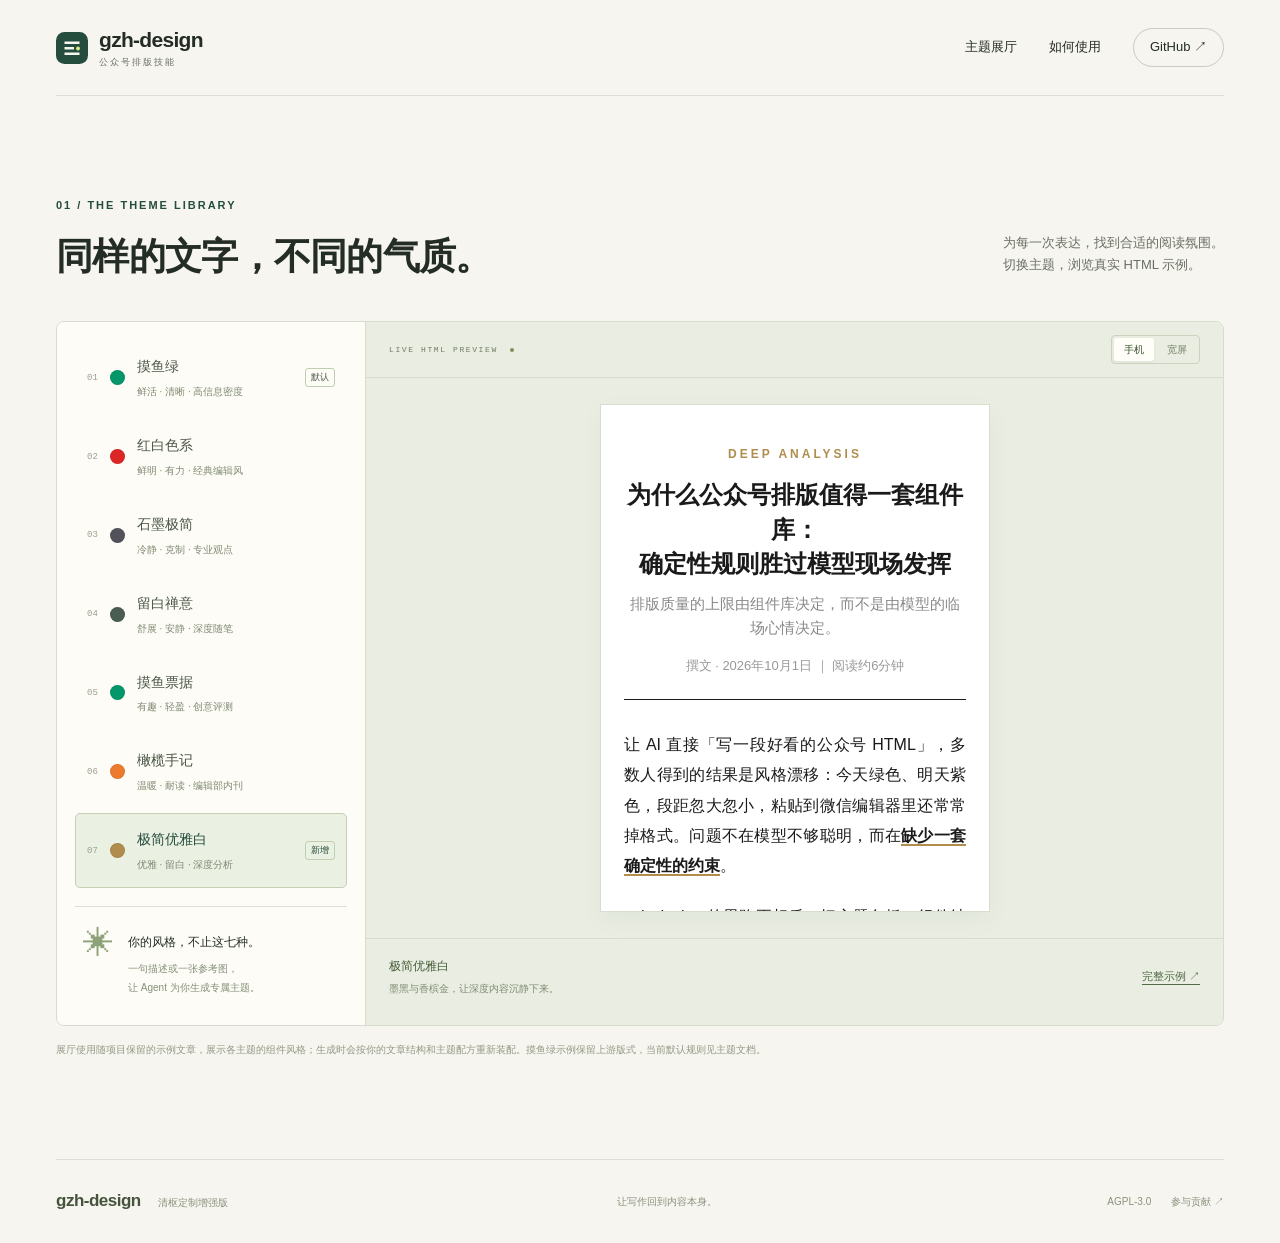
==== docs/gallery/index.html @ 8f1a002d "Publish Qingshu edition with editorial website and seven-theme gallery" ====
<!doctype html>
<html lang="zh-CN">
  <head>
    <meta charset="utf-8" />
    <meta name="viewport" content="width=device-width,initial-scale=1" />
    <meta
      name="description"
      content="gzh-design 清枢定制增强版：7 套公众号排版主题，让 AI Agent 将 Markdown 排成精致 HTML。在线预览主题，一行安装，开源可定制。"
    />
    <meta name="theme-color" content="#f6f5ef" />
    <meta property="og:title" content="gzh-design · 让好内容，有好排版。" />
    <meta
      property="og:description"
      content="给 AI Agent 的开源公众号排版技能。7 套主题、主题生成器与 HTML 校验。"
    />
    <meta property="og:type" content="website" />
    <title>gzh-design · 让好内容，有好排版。</title>
    <link rel="icon" href="../assets/brand.svg" type="image/svg+xml" />
    <link rel="stylesheet" href="../assets/site.css" />
    <script src="../assets/site.js" defer></script>
  </head>
  <body>
    <a class="skip-link" href="#main">跳到正文</a>
    <header class="site-header wrap">
      <a class="brand" href="../" aria-label="gzh-design 首页"
        ><img src="../assets/brand.svg" width="32" height="32" alt="" /><span
          >gzh-design<span class="brand-caption">公众号排版技能</span></span
        ></a
      >
      <nav aria-label="主导航">
        <a href="#themes">主题展厅</a><a href="../#workflow">如何使用</a
        ><a
          class="nav-github"
          href="https://github.com/mayanbiao1234/gzh-design"
          >GitHub ↗</a
        >
      </nav>
    </header>
    <main id="main">
      <section id="themes" class="section wrap">
        <div class="section-heading">
          <div>
            <p class="eyebrow">01 / THE THEME LIBRARY</p>
            <h2>同样的文字，不同的气质。</h2>
          </div>
          <p>
            为每一次表达，找到合适的阅读氛围。<br />切换主题，浏览真实 HTML
            示例。
          </p>
        </div>
        <div class="theme-explorer" data-gallery-base="./">
          <div class="theme-sidebar">
            <div class="theme-list" role="group" aria-label="选择排版主题">
              <button
                class="theme-option"
                type="button"
                data-theme="moyu-green"
                aria-pressed="false"
              >
                <span class="theme-number">01</span
                ><span class="theme-swatch" style="--swatch: #059669"></span
                ><span>摸鱼绿<small>鲜活 · 清晰 · 高信息密度</small></span
                ><span class="theme-badge">默认</span></button
              ><button
                class="theme-option"
                type="button"
                data-theme="red-white"
                aria-pressed="false"
              >
                <span class="theme-number">02</span
                ><span class="theme-swatch" style="--swatch: #dc2626"></span
                ><span
                  >红白色系<small>鲜明 · 有力 · 经典编辑风</small></span
                ></button
              ><button
                class="theme-option"
                type="button"
                data-theme="graphite-minimal"
                aria-pressed="false"
              >
                <span class="theme-number">03</span
                ><span class="theme-swatch" style="--swatch: #52525b"></span
                ><span
                  >石墨极简<small>冷静 · 克制 · 专业观点</small></span
                ></button
              ><button
                class="theme-option"
                type="button"
                data-theme="zen-whitespace"
                aria-pressed="false"
              >
                <span class="theme-number">04</span
                ><span class="theme-swatch" style="--swatch: #4a5d52"></span
                ><span
                  >留白禅意<small>舒展 · 安静 · 深度随笔</small></span
                ></button
              ><button
                class="theme-option"
                type="button"
                data-theme="moyu-ticket"
                aria-pressed="false"
              >
                <span class="theme-number">05</span
                ><span class="theme-swatch" style="--swatch: #059669"></span
                ><span
                  >摸鱼票据<small>有趣 · 轻盈 · 创意评测</small></span
                ></button
              ><button
                class="theme-option"
                type="button"
                data-theme="olive-journal"
                aria-pressed="false"
              >
                <span class="theme-number">06</span
                ><span class="theme-swatch" style="--swatch: #ed7b2f"></span
                ><span
                  >橄榄手记<small>温暖 · 耐读 · 编辑部内刊</small></span
                ></button
              ><button
                class="theme-option"
                type="button"
                data-theme="elegant-white"
                aria-pressed="true"
              >
                <span class="theme-number">07</span
                ><span class="theme-swatch" style="--swatch: #b08d4c"></span
                ><span>极简优雅白<small>优雅 · 留白 · 深度分析</small></span
                ><span class="theme-badge">新增</span>
              </button>
            </div>
            <div class="theme-custom">
              <span aria-hidden="true">✳</span>
              <div>
                <b>你的风格，不止这七种。</b>
                <p>一句描述或一张参考图，<br />让 Agent 为你生成专属主题。</p>
              </div>
            </div>
          </div>
          <div class="theme-stage">
            <div class="preview-toolbar">
              <span class="mono"
                >LIVE HTML PREVIEW <span class="preview-dot"></span
              ></span>
              <div class="viewport-switch" role="group" aria-label="预览宽度">
                <button type="button" data-width="mobile" aria-pressed="true">
                  手机</button
                ><button type="button" data-width="wide" aria-pressed="false">
                  宽屏
                </button>
              </div>
            </div>
            <div class="preview-canvas">
              <div class="preview-frame">
                <iframe
                  id="theme-preview"
                  src="./elegant-white.html"
                  title="极简优雅白主题排版示例"
                  loading="lazy"
                  sandbox="allow-same-origin"
                ></iframe>
              </div>
            </div>
            <div class="preview-footer">
              <div>
                <b id="preview-name">极简优雅白</b
                ><span id="preview-description"
                  >墨黑与香槟金，让深度内容沉静下来。</span
                >
              </div>
              <a
                id="preview-link"
                href="./elegant-white.html"
                target="_blank"
                rel="noopener"
                >完整示例 ↗</a
              >
            </div>
            <p
              class="sr-only"
              id="preview-status"
              role="status"
              aria-live="polite"
            ></p>
          </div>
        </div>
        <p class="section-note">
          展厅使用随项目保留的示例文章，展示各主题的组件风格；生成时会按你的文章结构和主题配方重新装配。摸鱼绿示例保留上游版式，当前默认规则见主题文档。
        </p>
        <noscript
          ><p>
            启用 JavaScript 可切换预览。也可直接浏览：<a
              href="./moyu-green.html"
              >摸鱼绿</a
            >
            · <a href="./red-white.html">红白色系</a> ·
            <a href="./graphite-minimal.html">石墨极简</a> ·
            <a href="./zen-whitespace.html">留白禅意</a> ·
            <a href="./moyu-ticket.html">摸鱼票据</a> ·
            <a href="./olive-journal.html">橄榄手记</a> ·
            <a href="./elegant-white.html">极简优雅白</a>
          </p></noscript
        >
      </section>
    </main>
    <footer class="site-footer wrap">
      <span
        ><b>gzh-design</b>
        <span class="footer-caption">清枢定制增强版</span></span
      ><span>让写作回到内容本身。</span>
      <div>
        <a href="https://github.com/mayanbiao1234/gzh-design/blob/main/LICENSE"
          >AGPL-3.0</a
        ><a
          href="https://github.com/mayanbiao1234/gzh-design/blob/main/CONTRIBUTING.md"
          >参与贡献 ↗</a
        >
      </div>
    </footer>
  </body>
</html>
---- docs/assets/site.css ----
/* gzh-design · Qingshu edition · AGPL-3.0 */
:root {
  --paper: #f6f5ef;
  --ink: #242c26;
  --green: #254d3e;
  --muted: #696f64;
  --line: #dddfd4;
  --lime: #d9eea6;
  --serif:
    "Noto Serif CJK SC", "Source Han Serif SC", "Songti SC", "STSong", "SimSun",
    serif;
  --sans:
    Inter, -apple-system, BlinkMacSystemFont, "Segoe UI", "PingFang SC",
    "Microsoft YaHei", sans-serif;
}
* {
  box-sizing: border-box;
}
html {
  scroll-behavior: smooth;
  scroll-padding-top: 35px;
}
body {
  margin: 0;
  background: var(--paper);
  color: var(--ink);
  font: 15px/1.7 var(--sans);
  -webkit-font-smoothing: antialiased;
}
button {
  font: inherit;
  cursor: pointer;
}
a {
  color: inherit;
}
a:focus-visible,
button:focus-visible {
  outline: 3px solid #ad7831;
  outline-offset: 5px;
}
::selection {
  background: var(--lime);
  color: var(--green);
}
.wrap {
  width: calc(100% - 112px);
  max-width: 1280px;
  margin-inline: auto;
}
.mono {
  font-family: Consolas, "SFMono-Regular", monospace;
  font-size: 10px;
  letter-spacing: 1.6px;
}
.eyebrow {
  font-size: 11px;
  font-weight: 600;
  letter-spacing: 2px;
  color: var(--green);
  display: flex;
  align-items: center;
  gap: 10px;
  margin: 0 0 24px;
}
.eyebrow-line {
  width: 23px;
  height: 1px;
  background: #a9afa0;
}
.status-dot {
  width: 6px;
  height: 6px;
  background: #79935a;
  border-radius: 50%;
}
.site-header {
  height: 96px;
  display: flex;
  align-items: center;
  justify-content: space-between;
  border-bottom: 1px solid var(--line);
}
.brand {
  display: flex;
  gap: 11px;
  align-items: center;
  text-decoration: none;
  font-size: 21px;
  font-weight: 650;
  letter-spacing: -0.7px;
  line-height: 1.25;
}
.brand-caption {
  display: block;
  font-size: 9px;
  font-weight: 400;
  letter-spacing: 2px;
  margin-top: 4px;
  color: var(--muted);
}
nav {
  display: flex;
  align-items: center;
  gap: 32px;
  font-size: 13px;
}
nav a {
  text-decoration: none;
}
nav a:hover {
  color: #578157;
}
.nav-github {
  border: 1px solid #c6ccbf;
  border-radius: 25px;
  padding: 7px 16px;
}
.hero {
  display: grid;
  grid-template-columns: 1.05fr 1fr;
  align-items: center;
  min-height: 650px;
  padding-top: 62px;
  padding-bottom: 64px;
  gap: 40px;
}
.hero-copy {
  padding: 15px 0;
}
.hero h1 {
  position: relative;
  font: 600 clamp(48px, 5.6vw, 82px)/1.28 var(--serif);
  letter-spacing: -2.5px;
  margin: 0 0 25px;
  white-space: nowrap;
}
.hero h1 > span {
  color: var(--green);
}
.hero h1 i {
  font: normal 43px var(--sans);
  color: #8a9a70;
  position: absolute;
  margin-left: 12px;
  margin-top: 47px;
}
.hero-description {
  font-size: 16px;
  line-height: 1.95;
  color: var(--muted);
  margin: 0;
}
.hero-actions {
  display: flex;
  align-items: center;
  gap: 26px;
  margin-top: 31px;
}
.button {
  display: inline-flex;
  align-items: center;
  justify-content: center;
  gap: 30px;
  border-radius: 5px;
  text-decoration: none;
  padding: 13px 21px;
  font-size: 13px;
  font-weight: 500;
  transition:
    background 0.2s,
    transform 0.2s;
}
.button:hover {
  transform: translateY(-2px);
}
.button-dark {
  background: var(--green);
  color: white;
}
.button-dark:hover {
  background: #37634e;
}
.button-outline {
  border: 1px solid #b6c1af;
}
.text-link {
  font-size: 13px;
  text-underline-offset: 6px;
  text-decoration-thickness: 1px;
}
.text-link:hover {
  color: #5b734b;
}
.hero-footnote {
  font-size: 11px;
  color: #767e6d;
  margin-top: 28px;
}
.hero-footnote span {
  margin: 0 8px;
  color: #abb29e;
}
.hero-art {
  position: relative;
  min-height: 520px;
  display: flex;
  justify-content: center;
  align-items: center;
  padding: 28px 32px;
}
.art-label {
  position: absolute;
  top: 0;
  left: 37px;
  color: #848a7c;
  font-size: 8px;
  letter-spacing: 2px;
}
.paper-back {
  position: absolute;
  width: 78%;
  height: 85%;
  background: #e4e8dc;
  border: 1px solid #d1d8c7;
  transform: rotate(7deg);
  border-radius: 5px;
}
.hero-paper {
  position: relative;
  width: 100%;
  max-width: 357px;
  padding: 30px 30px 20px;
  background: #fffefa;
  border: 1px solid #dcdfd2;
  box-shadow: 0 24px 40px -30px #343f334a;
  transform: rotate(-4deg);
  border-radius: 4px;
}
.paper-masthead {
  display: flex;
  justify-content: space-between;
  font:
    7px/1.5 Consolas,
    monospace;
  letter-spacing: 1.5px;
  color: #63765d;
  border-bottom: 2px solid var(--green);
  padding-bottom: 11px;
}
.paper-category {
  font-size: 8px;
  letter-spacing: 1.5px;
  color: #617b52;
  margin: 25px 0 13px;
}
.hero-paper h2 {
  font: 600 27px/1.5 var(--serif);
  letter-spacing: 0.2px;
  margin: 0 0 12px;
}
.paper-deck {
  font-size: 9px;
  color: #93998b;
}
.paper-divider {
  height: 1px;
  background: #e1e4d8;
  margin: 20px 0;
}
.hero-paper h3 {
  font-size: 12px;
  font-weight: 600;
  margin: 0 0 12px;
}
.hero-paper h3 span {
  font:
    italic 18px Georgia,
    serif;
  color: #61834a;
  margin-right: 8px;
}
.paper-body {
  font-size: 10px;
  color: #7b8274;
  line-height: 2.05;
  margin: 0;
}
.hero-paper blockquote {
  padding: 14px 16px;
  background: #eef3e7;
  border-left: 2px solid #799a59;
  margin: 18px 0;
  font: 12px/1.8 var(--serif);
  color: #577249;
}
.paper-bottom {
  display: flex;
  justify-content: space-between;
  color: #95a187;
  font:
    7px Consolas,
    monospace;
  letter-spacing: 1.2px;
}
.art-note {
  position: absolute;
  right: 0;
  bottom: 73px;
  padding: 12px 17px;
  transform: rotate(5deg);
  background: var(--lime);
  color: #455d37;
  font: 14px var(--serif);
  box-shadow: 0 5px 20px #253e2410;
}
.art-note span {
  margin-right: 7px;
}
.art-caption {
  position: absolute;
  bottom: 0;
  color: #89917f;
  font-size: 8px;
}
.compatibility {
  display: flex;
  justify-content: space-between;
  align-items: center;
  border-top: 1px solid var(--line);
  border-bottom: 1px solid var(--line);
  padding-block: 21px;
  gap: 20px;
  color: var(--muted);
  font-size: 11px;
}
.compatibility p {
  font-size: 14px;
  color: #4c5548;
  margin: 0;
}
.compatibility i {
  font-style: normal;
  color: #adb59f;
  margin: 0 13px;
}
.compatibility .mono {
  font-size: 8px;
}
.section {
  padding-block: 100px;
}
.section-heading {
  display: flex;
  justify-content: space-between;
  align-items: flex-end;
  gap: 40px;
  margin-bottom: 38px;
}
.section h2,
.open-source h2 {
  font: 600 37px/1.45 var(--serif);
  letter-spacing: -0.7px;
  margin: 0;
}
.section-heading .eyebrow {
  margin-bottom: 15px;
}
.section-heading > p {
  color: var(--muted);
  font-size: 13px;
  margin: 0 0 7px;
}
.theme-explorer {
  display: grid;
  grid-template-columns: 308px minmax(0, 1fr);
  border: 1px solid #d7dccf;
  border-radius: 8px;
  overflow: hidden;
  background: #fafaf5;
}
.theme-sidebar {
  padding: 18px;
  background: #fdfcf7;
  display: flex;
  flex-direction: column;
  gap: 18px;
}
.theme-list {
  display: grid;
  gap: 4px;
}
.theme-option {
  display: flex;
  align-items: center;
  gap: 12px;
  text-align: left;
  width: 100%;
  border: 1px solid transparent;
  background: transparent;
  border-radius: 5px;
  padding: 14px 11px;
  min-height: 69px;
  font-size: 14px;
  color: #4a5545;
  transition: background 0.2s;
}
.theme-option:hover {
  background: #f1f3eb;
}
.theme-option[aria-pressed="true"] {
  background: #eaf0e2;
  border-color: #c4cfb5;
  color: var(--green);
}
.theme-number {
  font:
    9px Consolas,
    monospace;
  color: #9ba08e;
}
.theme-swatch {
  width: 15px;
  height: 15px;
  flex-shrink: 0;
  border-radius: 50%;
  background: var(--swatch);
  box-shadow: inset 0 0 0 1px #00000012;
}
.theme-option small {
  display: block;
  font-size: 10px;
  margin-top: 4px;
  font-weight: 400;
  color: #808a73;
}
.theme-badge {
  font-size: 9px;
  border: 1px solid #bfcdb0;
  padding: 1px 5px;
  border-radius: 3px;
  margin-left: auto;
  white-space: nowrap;
}
.theme-custom {
  margin-top: auto;
  border-top: 1px solid var(--line);
  padding: 21px 8px 10px;
  display: flex;
  gap: 14px;
}
.theme-custom > span {
  font-size: 31px;
  line-height: 1;
  color: #8da278;
}
.theme-custom b {
  font-size: 12px;
  font-weight: 500;
}
.theme-custom p {
  font-size: 10px;
  line-height: 1.9;
  color: #859077;
  margin: 6px 0 0;
}
.theme-stage {
  border-left: 1px solid #d7dccf;
  min-width: 0;
  background: #e9ede2;
}
.preview-toolbar {
  height: 56px;
  display: flex;
  align-items: center;
  justify-content: space-between;
  padding: 0 23px;
  border-bottom: 1px solid #d7dccf;
}
.preview-toolbar > .mono {
  font-size: 8px;
  color: #6f7c63;
}
.preview-dot {
  display: inline-block;
  width: 4px;
  height: 4px;
  border-radius: 50%;
  background: #79935a;
  margin-left: 6px;
}
.viewport-switch {
  display: flex;
  border: 1px solid #cbd3be;
  border-radius: 4px;
  padding: 2px;
  gap: 3px;
}
.viewport-switch button {
  background: transparent;
  border: 0;
  border-radius: 3px;
  padding: 3px 10px;
  font-size: 10px;
  color: #748066;
}
.viewport-switch button[aria-pressed="true"] {
  background: #fffef9;
  color: #344d2b;
  box-shadow: 0 1px 3px #253e2410;
}
.preview-canvas {
  padding: 26px 24px;
  display: flex;
  justify-content: center;
}
.preview-frame {
  width: 390px;
  max-width: 100%;
  background: white;
  border: 1px solid #d8ddcf;
  box-shadow: 0 8px 25px #2632250a;
  transition: width 0.25s;
}
.preview-frame.wide {
  width: 677px;
}
.preview-frame iframe {
  display: block;
  width: 100%;
  height: 506px;
  border: 0;
  background: white;
}
.preview-footer {
  border-top: 1px solid #d7dccf;
  display: flex;
  align-items: center;
  justify-content: space-between;
  gap: 20px;
  padding: 17px 23px;
  font-size: 11px;
}
.preview-footer b {
  display: block;
  font-size: 12px;
  font-weight: 500;
  color: #445c36;
}
.preview-footer div > span {
  display: block;
  color: #7f8b71;
  font-size: 10px;
  margin-top: 3px;
}
.preview-footer a {
  white-space: nowrap;
  color: #526a45;
  text-underline-offset: 4px;
}
.section-note {
  font-size: 10px;
  color: #929985;
  max-width: 850px;
  margin: 14px 0 0;
  line-height: 1.9;
}
.workflow-band {
  background: #eeefe7;
  border-top: 1px solid #dde1d2;
  border-bottom: 1px solid #dde1d2;
}
.workflow-grid {
  display: grid;
  grid-template-columns: repeat(3, 1fr);
  margin-top: 53px;
}
.workflow-grid article {
  border-top: 1px solid #c9d0bd;
  padding: 25px 35px 0 0;
}
.workflow-grid article + article {
  padding-left: 35px;
  border-left: 1px solid #d6dccb;
}
.step-number {
  font:
    italic 35px Georgia,
    serif;
  color: #96a487;
}
.workflow-grid h3 {
  font-size: 17px;
  font-weight: 500;
  margin: 20px 0 10px;
}
.workflow-grid p {
  font-size: 12px;
  line-height: 1.95;
  color: #77836b;
  max-width: 285px;
}
.step-label {
  font-size: 8px;
  color: #92a080;
  display: block;
  margin-top: 29px;
}
.enhancements {
  display: grid;
  grid-template-columns: 0.85fr 1fr;
  gap: 80px;
}
.enhancement-intro {
  font-size: 13px;
  color: var(--muted);
  margin: 24px 0;
}
.enhancement-list article {
  display: flex;
  gap: 22px;
  padding: 22px 0;
  border-top: 1px solid var(--line);
}
.enhancement-list article:first-child {
  padding-top: 0;
  border-top: 0;
}
.enhancement-list article > span {
  font:
    11px Consolas,
    monospace;
  color: #8e9a82;
  padding-top: 5px;
}
.enhancement-list h3 {
  font-size: 17px;
  font-weight: 500;
  margin: 0 0 8px;
}
.enhancement-list p {
  color: var(--muted);
  font-size: 12px;
  line-height: 1.95;
  margin: 0;
}
.install-section {
  padding-bottom: 30px;
}
.install-panel {
  display: grid;
  grid-template-columns: 0.9fr 1.15fr;
  gap: 50px;
  background: var(--green);
  color: #f3f6e7;
  border-radius: 8px;
  padding: 53px 49px;
}
.install-panel .eyebrow {
  color: #b7cd97;
  font-size: 8px;
  line-height: 2;
}
.install-panel h2 {
  font: 500 43px/1.4 var(--serif);
  margin: 0 0 20px;
  letter-spacing: -0.6px;
}
.install-panel > div > p:last-child {
  font-size: 12px;
  color: #b6c9a9;
}
.install-right {
  align-self: center;
  min-width: 0;
}
.terminal-header {
  display: flex;
  justify-content: space-between;
  color: #b7cd97;
  font-size: 9px;
  margin-bottom: 11px;
}
.terminal-header .mono {
  font-size: 9px;
}
.install-command {
  display: flex;
  align-items: center;
  gap: 15px;
  justify-content: space-between;
  background: #1b3d30;
  border: 1px solid #557252;
  border-radius: 4px;
  padding: 17px 14px;
}
.install-command code {
  font:
    12px/1.8 Consolas,
    monospace;
  overflow-wrap: anywhere;
  color: #e2ebd1;
}
.copy-button {
  font-size: 10px;
  white-space: nowrap;
  background: #365842;
  color: #d5e7c1;
  border: 1px solid #667f59;
  border-radius: 3px;
  padding: 6px 9px;
}
.copy-button:hover,
.copy-prompt:hover {
  color: white;
}
.install-help {
  font-size: 10px;
  color: #9ab18f;
  line-height: 1.8;
  margin: 10px 0 28px;
}
.copy-prompt {
  font-size: 9px;
  background: transparent;
  border: 0;
  color: #b7cd97;
  padding: 0;
}
.example-prompt {
  font-size: 12px;
  line-height: 1.9;
  color: #d7e5c9;
  margin: 0;
  padding-left: 13px;
  border-left: 1px solid #7b9968;
}
.copy-status {
  min-height: 16px !important;
  font-size: 10px !important;
  margin: 8px 0 0 !important;
  color: #d9eea6 !important;
}
.open-source {
  display: flex;
  align-items: center;
  gap: 28px;
  padding-block: 65px;
}
.open-symbol {
  font:
    50px Georgia,
    serif;
  color: #869b71;
}
.open-source h2 {
  font-size: 23px;
}
.open-source p {
  font-size: 11px;
  color: #8a927e;
  line-height: 1.95;
  margin-bottom: 0;
}
.open-source p a {
  text-underline-offset: 3px;
}
.open-source > .button {
  margin-left: auto;
  white-space: nowrap;
  font-size: 11px;
}
.site-footer {
  display: flex;
  align-items: center;
  justify-content: space-between;
  gap: 20px;
  padding-block: 27px;
  border-top: 1px solid var(--line);
  font-size: 10px;
  color: #8a927e;
}
.site-footer b {
  font-size: 17px;
  letter-spacing: -0.5px;
  color: #46543d;
}
.footer-caption {
  margin-left: 14px;
}
.site-footer div {
  display: flex;
  gap: 20px;
}
.site-footer a {
  text-decoration: none;
}
.skip-link {
  position: fixed;
  top: -60px;
  left: 20px;
  z-index: 20;
  background: white;
  padding: 10px 20px;
}
.skip-link:focus {
  top: 10px;
}
.sr-only {
  position: absolute;
  width: 1px;
  height: 1px;
  padding: 0;
  margin: -1px;
  overflow: hidden;
  clip: rect(0, 0, 0, 0);
  white-space: nowrap;
  border: 0;
}
@media (min-width: 1500px) {
  .hero {
    min-height: 710px;
  }
  .hero-art {
    min-height: 540px;
  }
  .hero-paper {
    max-width: 377px;
    padding: 34px;
  }
  .hero h1 {
    font-size: 84px;
  }
}
@media (max-width: 1100px) {
  .wrap {
    width: calc(100% - 64px);
  }
  .hero {
    gap: 20px;
    min-height: 610px;
  }
  .hero h1 {
    font-size: 60px;
  }
  .hero h1 i {
    font-size: 30px;
    margin-top: 36px;
  }
  .hero-art {
    padding-inline: 20px;
    min-height: 490px;
  }
  .hero-paper {
    padding: 25px;
    max-width: 330px;
  }
  .hero-paper h2 {
    font-size: 24px;
  }
  .hero-actions {
    gap: 19px;
  }
  .hero-actions .button {
    gap: 15px;
  }
  .compatibility .mono {
    display: none;
  }
  .theme-explorer {
    grid-template-columns: 276px minmax(0, 1fr);
  }
  .theme-sidebar {
    padding: 12px;
  }
  .theme-option {
    gap: 9px;
    padding-inline: 8px;
  }
  .install-panel {
    padding: 40px 32px;
    gap: 30px;
  }
  .install-command {
    flex-wrap: wrap;
  }
  .enhancements {
    gap: 60px;
  }
}
@media (max-width: 760px) {
  .wrap {
    width: calc(100% - 40px);
  }
  .site-header {
    height: 78px;
  }
  .brand {
    font-size: 19px;
  }
  .brand img {
    width: 29px;
    height: 29px;
  }
  .brand-caption {
    font-size: 8px;
  }
  nav {
    gap: 14px;
    font-size: 11px;
  }
  nav a:nth-child(2) {
    display: none;
  }
  .nav-github {
    padding: 5px 10px;
  }
  .hero {
    grid-template-columns: 1fr;
    padding-top: 49px;
    padding-bottom: 40px;
    gap: 24px;
  }
  .eyebrow {
    font-size: 9px;
    letter-spacing: 1px;
    gap: 7px;
  }
  .hero h1 {
    font-size: clamp(45px, 10vw, 65px);
    line-height: 1.34;
    letter-spacing: -2px;
    margin-bottom: 22px;
    display: inline-block;
  }
  .hero h1 i {
    font-size: 31px;
    margin-top: 39px;
    margin-left: 5px;
  }
  .hero-description {
    font-size: 14px;
    line-height: 2;
  }
  .hero-actions {
    margin-top: 25px;
    gap: 25px;
  }
  .hero-footnote {
    font-size: 10px;
    margin-top: 23px;
  }
  .hero-footnote span {
    margin: 0 3px;
  }
  .hero-art {
    min-height: 493px;
    margin: 0 auto;
    width: 100%;
    max-width: 400px;
    padding: 32px;
  }
  .hero-paper {
    max-width: 319px;
  }
  .paper-back {
    width: 75%;
    height: 82%;
  }
  .art-label {
    left: 26px;
    font-size: 7px;
  }
  .art-note {
    right: -2px;
    bottom: 68px;
    font-size: 12px;
    padding: 12px;
  }
  .hero-copy {
    padding-top: 0;
  }
  .hero-actions .button {
    font-size: 12px;
    padding: 12px 17px;
  }
  .text-link {
    font-size: 12px;
  }
  .compatibility {
    align-items: flex-start;
    flex-direction: column;
    gap: 9px;
    padding-block: 20px;
  }
  .compatibility p {
    font-size: 12px;
    line-height: 2;
  }
  .compatibility i {
    margin: 0 7px;
  }
  .compatibility > span {
    font-size: 10px;
  }
  .section {
    padding-block: 65px;
  }
  .section-heading {
    display: block;
    margin-bottom: 25px;
  }
  .section h2 {
    font-size: 30px;
  }
  .section-heading > p {
    font-size: 12px;
    line-height: 1.9;
    margin-top: 18px;
  }
  .theme-explorer {
    grid-template-columns: 1fr;
  }
  .theme-sidebar {
    padding: 12px;
  }
  .theme-list {
    grid-template-columns: repeat(2, minmax(0, 1fr));
    gap: 5px;
  }
  .theme-option {
    padding: 10px 8px;
    min-height: 61px;
    font-size: 11px;
    gap: 7px;
  }
  .theme-option small {
    font-size: 8px;
    letter-spacing: -0.3px;
  }
  .theme-number {
    display: none;
  }
  .theme-swatch {
    width: 11px;
    height: 11px;
  }
  .theme-badge {
    font-size: 8px;
    padding: 1px 4px;
  }
  .theme-option:last-child {
    grid-column: 1/-1;
  }
  .theme-custom {
    display: none;
  }
  .theme-stage {
    border-left: 0;
    border-top: 1px solid #d7dccf;
  }
  .preview-toolbar {
    padding: 0 14px;
    height: 49px;
  }
  .preview-canvas {
    padding: 18px 12px;
  }
  .preview-frame iframe {
    height: 480px;
  }
  .preview-footer {
    padding: 13px;
    gap: 9px;
  }
  .preview-footer div > span {
    font-size: 9px;
    max-width: 215px;
  }
  .preview-footer a {
    font-size: 10px;
  }
  .workflow-grid {
    grid-template-columns: 1fr;
    margin-top: 33px;
  }
  .workflow-grid article {
    padding: 23px 0;
    display: grid;
    grid-template-columns: 46px 1fr;
    column-gap: 16px;
  }
  .workflow-grid article + article {
    padding: 23px 0;
    border-left: 0;
  }
  .step-number {
    grid-row: 1/4;
    font-size: 30px;
  }
  .workflow-grid h3 {
    margin: 2px 0 6px;
    font-size: 16px;
  }
  .workflow-grid p {
    margin: 0;
    max-width: none;
  }
  .step-label {
    margin-top: 14px;
  }
  .enhancements {
    grid-template-columns: 1fr;
    gap: 38px;
  }
  .enhancement-intro {
    margin: 18px 0;
  }
  .enhancement-list h3 {
    font-size: 16px;
  }
  .install-panel {
    grid-template-columns: 1fr;
    padding: 33px 25px;
    gap: 24px;
  }
  .install-panel h2 {
    font-size: 36px;
  }
  .install-panel .eyebrow {
    font-size: 7px;
    letter-spacing: 0.8px;
  }
  .install-command code {
    font-size: 11px;
  }
  .install-command {
    padding: 12px;
    gap: 10px;
  }
  .open-source {
    flex-wrap: wrap;
    padding-block: 35px 44px;
    gap: 16px;
  }
  .open-symbol {
    display: none;
  }
  .open-source h2 {
    font-size: 22px;
  }
  .open-source p {
    font-size: 10px;
  }
  .open-source > .button {
    margin: 3px 0 0;
    font-size: 11px;
  }
  .site-footer {
    flex-wrap: wrap;
    gap: 13px;
    font-size: 9px;
  }
  .site-footer > span:nth-child(2) {
    display: none;
  }
  .site-footer b {
    font-size: 15px;
  }
  .footer-caption {
    margin-left: 9px;
  }
  .site-footer div {
    gap: 14px;
  }
}
@media (max-width: 380px) {
  .hero h1 {
    font-size: 44px;
  }
  .hero h1 i {
    font-size: 25px;
    margin-left: 0;
  }
  .wrap {
    width: calc(100% - 32px);
  }
  nav {
    gap: 10px;
  }
  .brand-caption {
    letter-spacing: 1px;
  }
  .hero-actions {
    gap: 17px;
  }
  .hero-art {
    padding-inline: 21px;
  }
  .theme-option {
    gap: 5px;
  }
  .theme-option small {
    font-size: 7px;
  }
}
@media (prefers-reduced-motion: reduce) {
  html {
    scroll-behavior: auto;
  }
  *,
  *::before,
  *::after {
    transition: none !important;
    animation: none !important;
  }
}
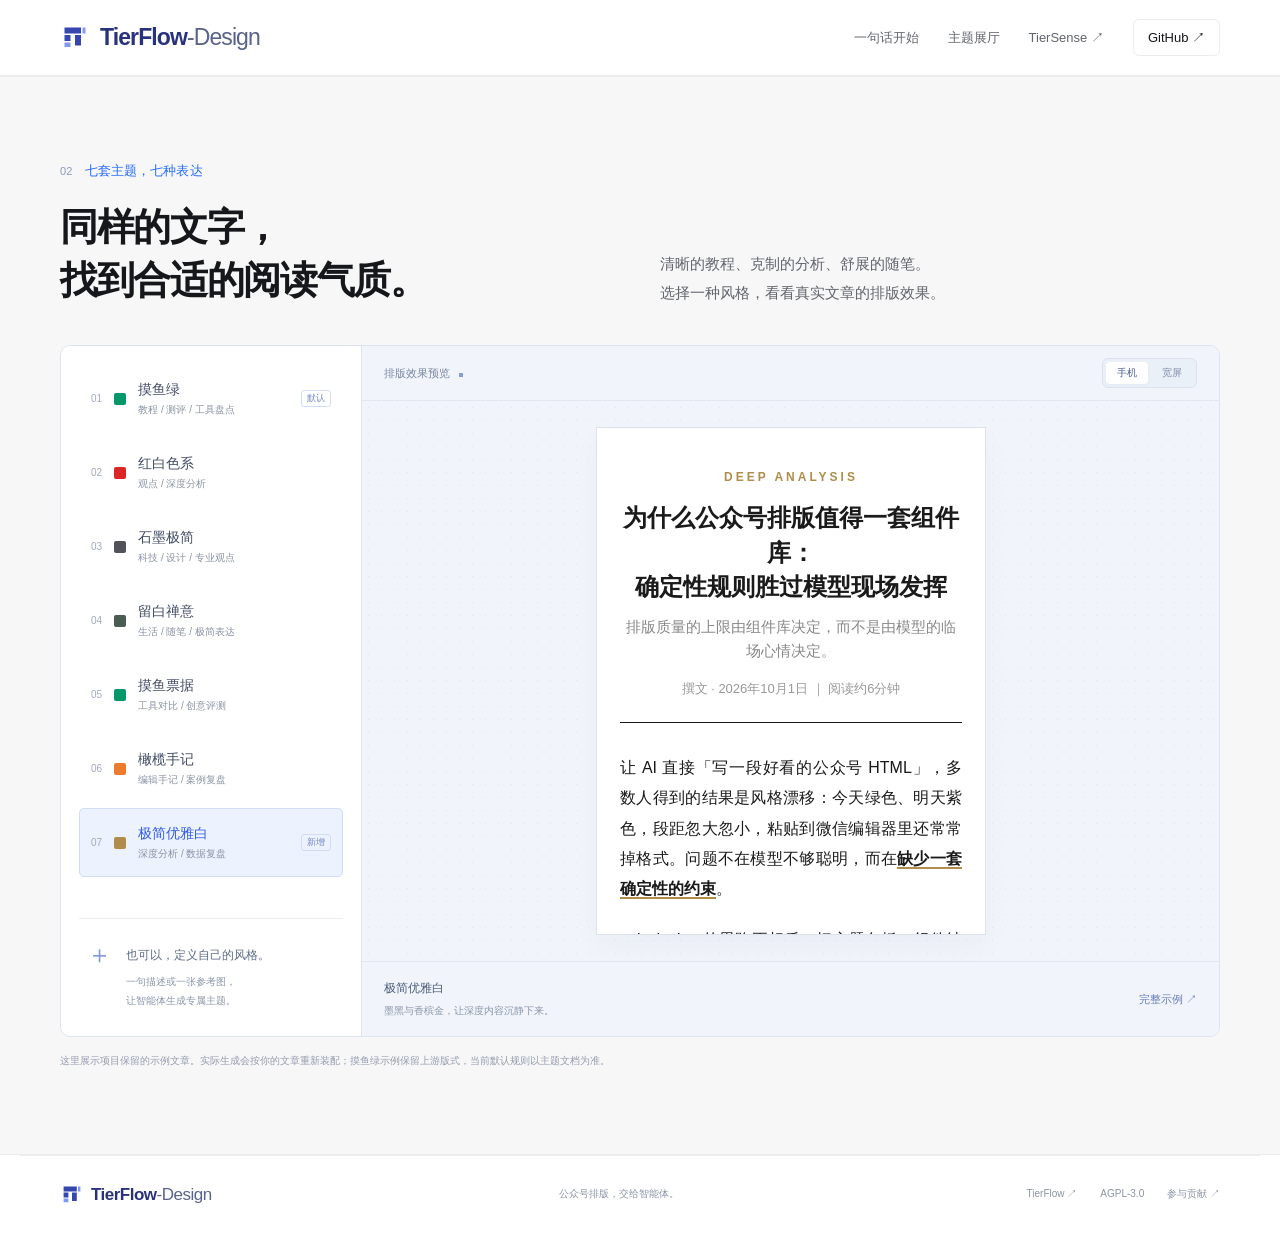
==== commit f2cf510f: "Rebrand as TierFlow-Design with TierSense styling and one-message onboarding" ====
--- a/docs/gallery/index.html
+++ b/docs/gallery/index.html
@@ -3,218 +3,232 @@
   <head>
     <meta charset="utf-8" />
     <meta name="viewport" content="width=device-width,initial-scale=1" />
+    <meta name="color-scheme" content="light" />
+    <meta name="theme-color" content="#ffffff" />
     <meta
       name="description"
-      content="gzh-design 清枢定制增强版：7 套公众号排版主题，让 AI Agent 将 Markdown 排成精致 HTML。在线预览主题，一行安装，开源可定制。"
+      content="TierFlow-Design：给智能体一句话，让文章自动排成精美公众号 HTML。无需自己写代码，7 套主题、内容校验、预览与一键复制。"
     />
-    <meta name="theme-color" content="#f6f5ef" />
-    <meta property="og:title" content="gzh-design · 让好内容，有好排版。" />
+    <meta
+      property="og:title"
+      content="TierFlow-Design · 排版交给智能体，表达留给你。"
+    />
     <meta
       property="og:description"
-      content="给 AI Agent 的开源公众号排版技能。7 套主题、主题生成器与 HTML 校验。"
+      content="复制一句话，发给智能体并附上文章，即可开始公众号排版。7 套主题，开源可定制。"
     />
     <meta property="og:type" content="website" />
-    <title>gzh-design · 让好内容，有好排版。</title>
+    <title>TierFlow-Design · 排版交给智能体，表达留给你。</title>
     <link rel="icon" href="../assets/brand.svg" type="image/svg+xml" />
     <link rel="stylesheet" href="../assets/site.css" />
     <script src="../assets/site.js" defer></script>
   </head>
   <body>
     <a class="skip-link" href="#main">跳到正文</a>
-    <header class="site-header wrap">
-      <a class="brand" href="../" aria-label="gzh-design 首页"
-        ><img src="../assets/brand.svg" width="32" height="32" alt="" /><span
-          >gzh-design<span class="brand-caption">公众号排版技能</span></span
-        ></a
-      >
-      <nav aria-label="主导航">
-        <a href="#themes">主题展厅</a><a href="../#workflow">如何使用</a
-        ><a
-          class="nav-github"
-          href="https://github.com/mayanbiao1234/gzh-design"
-          >GitHub ↗</a
+    <header class="site-header">
+      <div class="wrap header-inner">
+        <a class="brand" href="../" aria-label="TierFlow-Design 首页"
+          ><img src="../assets/brand.svg" width="30" height="30" alt="" /><span
+            >TierFlow<span class="brand-design">-Design</span></span
+          ></a
         >
-      </nav>
+        <nav aria-label="主导航">
+          <a href="../#start">一句话开始</a><a href="#themes">主题展厅</a
+          ><a class="ecosystem-link" href="https://tierflow.cn/tiersense"
+            >TierSense ↗</a
+          ><a
+            class="nav-github"
+            href="https://github.com/mayanbiao1234/TierFlow-Design"
+            >GitHub ↗</a
+          >
+        </nav>
+      </div>
     </header>
     <main id="main">
-      <section id="themes" class="section wrap">
-        <div class="section-heading">
-          <div>
-            <p class="eyebrow">01 / THE THEME LIBRARY</p>
-            <h2>同样的文字，不同的气质。</h2>
+      <section id="themes" class="section themes-section">
+        <div class="wrap">
+          <div class="section-heading">
+            <div>
+              <p class="eyebrow"><span>02</span> 七套主题，七种表达</p>
+              <h2>同样的文字，<br />找到合适的阅读气质。</h2>
+            </div>
+            <p>
+              清晰的教程、克制的分析、舒展的随笔。<br />选择一种风格，看看真实文章的排版效果。
+            </p>
           </div>
-          <p>
-            为每一次表达，找到合适的阅读氛围。<br />切换主题，浏览真实 HTML
-            示例。
-          </p>
-        </div>
-        <div class="theme-explorer" data-gallery-base="./">
-          <div class="theme-sidebar">
-            <div class="theme-list" role="group" aria-label="选择排版主题">
-              <button
-                class="theme-option"
-                type="button"
-                data-theme="moyu-green"
-                aria-pressed="false"
-              >
-                <span class="theme-number">01</span
-                ><span class="theme-swatch" style="--swatch: #059669"></span
-                ><span>摸鱼绿<small>鲜活 · 清晰 · 高信息密度</small></span
-                ><span class="theme-badge">默认</span></button
-              ><button
-                class="theme-option"
-                type="button"
-                data-theme="red-white"
-                aria-pressed="false"
-              >
-                <span class="theme-number">02</span
-                ><span class="theme-swatch" style="--swatch: #dc2626"></span
-                ><span
-                  >红白色系<small>鲜明 · 有力 · 经典编辑风</small></span
-                ></button
-              ><button
-                class="theme-option"
-                type="button"
-                data-theme="graphite-minimal"
-                aria-pressed="false"
-              >
-                <span class="theme-number">03</span
-                ><span class="theme-swatch" style="--swatch: #52525b"></span
-                ><span
-                  >石墨极简<small>冷静 · 克制 · 专业观点</small></span
-                ></button
-              ><button
-                class="theme-option"
-                type="button"
-                data-theme="zen-whitespace"
-                aria-pressed="false"
-              >
-                <span class="theme-number">04</span
-                ><span class="theme-swatch" style="--swatch: #4a5d52"></span
-                ><span
-                  >留白禅意<small>舒展 · 安静 · 深度随笔</small></span
-                ></button
-              ><button
-                class="theme-option"
-                type="button"
-                data-theme="moyu-ticket"
-                aria-pressed="false"
-              >
-                <span class="theme-number">05</span
-                ><span class="theme-swatch" style="--swatch: #059669"></span
-                ><span
-                  >摸鱼票据<small>有趣 · 轻盈 · 创意评测</small></span
-                ></button
-              ><button
-                class="theme-option"
-                type="button"
-                data-theme="olive-journal"
-                aria-pressed="false"
-              >
-                <span class="theme-number">06</span
-                ><span class="theme-swatch" style="--swatch: #ed7b2f"></span
-                ><span
-                  >橄榄手记<small>温暖 · 耐读 · 编辑部内刊</small></span
-                ></button
-              ><button
-                class="theme-option"
-                type="button"
-                data-theme="elegant-white"
-                aria-pressed="true"
-              >
-                <span class="theme-number">07</span
-                ><span class="theme-swatch" style="--swatch: #b08d4c"></span
-                ><span>极简优雅白<small>优雅 · 留白 · 深度分析</small></span
-                ><span class="theme-badge">新增</span>
-              </button>
+          <div class="theme-explorer" data-gallery-base="./">
+            <div class="theme-sidebar">
+              <div class="theme-list" role="group" aria-label="选择排版主题">
+                <button
+                  class="theme-option"
+                  type="button"
+                  data-theme="moyu-green"
+                  aria-pressed="false"
+                >
+                  <span class="theme-number">01</span
+                  ><span class="theme-swatch" style="--swatch: #059669"></span
+                  ><span>摸鱼绿<small>教程 / 测评 / 工具盘点</small></span
+                  ><span class="theme-badge">默认</span></button
+                ><button
+                  class="theme-option"
+                  type="button"
+                  data-theme="red-white"
+                  aria-pressed="false"
+                >
+                  <span class="theme-number">02</span
+                  ><span class="theme-swatch" style="--swatch: #dc2626"></span
+                  ><span>红白色系<small>观点 / 深度分析</small></span></button
+                ><button
+                  class="theme-option"
+                  type="button"
+                  data-theme="graphite-minimal"
+                  aria-pressed="false"
+                >
+                  <span class="theme-number">03</span
+                  ><span class="theme-swatch" style="--swatch: #52525b"></span
+                  ><span
+                    >石墨极简<small>科技 / 设计 / 专业观点</small></span
+                  ></button
+                ><button
+                  class="theme-option"
+                  type="button"
+                  data-theme="zen-whitespace"
+                  aria-pressed="false"
+                >
+                  <span class="theme-number">04</span
+                  ><span class="theme-swatch" style="--swatch: #4a5d52"></span
+                  ><span
+                    >留白禅意<small>生活 / 随笔 / 极简表达</small></span
+                  ></button
+                ><button
+                  class="theme-option"
+                  type="button"
+                  data-theme="moyu-ticket"
+                  aria-pressed="false"
+                >
+                  <span class="theme-number">05</span
+                  ><span class="theme-swatch" style="--swatch: #059669"></span
+                  ><span
+                    >摸鱼票据<small>工具对比 / 创意评测</small></span
+                  ></button
+                ><button
+                  class="theme-option"
+                  type="button"
+                  data-theme="olive-journal"
+                  aria-pressed="false"
+                >
+                  <span class="theme-number">06</span
+                  ><span class="theme-swatch" style="--swatch: #ed7b2f"></span
+                  ><span
+                    >橄榄手记<small>编辑手记 / 案例复盘</small></span
+                  ></button
+                ><button
+                  class="theme-option"
+                  type="button"
+                  data-theme="elegant-white"
+                  aria-pressed="true"
+                >
+                  <span class="theme-number">07</span
+                  ><span class="theme-swatch" style="--swatch: #b08d4c"></span
+                  ><span>极简优雅白<small>深度分析 / 数据复盘</small></span
+                  ><span class="theme-badge">新增</span>
+                </button>
+              </div>
+              <div class="theme-custom">
+                <span aria-hidden="true">＋</span>
+                <div>
+                  <b>也可以，定义自己的风格。</b>
+                  <p>一句描述或一张参考图，<br />让智能体生成专属主题。</p>
+                </div>
+              </div>
             </div>
-            <div class="theme-custom">
-              <span aria-hidden="true">✳</span>
-              <div>
-                <b>你的风格，不止这七种。</b>
-                <p>一句描述或一张参考图，<br />让 Agent 为你生成专属主题。</p>
-              </div>
+            <div class="theme-stage">
+              <div class="preview-toolbar">
+                <span>排版效果预览 <span class="preview-dot"></span></span>
+                <div class="viewport-switch" role="group" aria-label="预览宽度">
+                  <button type="button" data-width="mobile" aria-pressed="true">
+                    手机</button
+                  ><button type="button" data-width="wide" aria-pressed="false">
+                    宽屏
+                  </button>
+                </div>
+              </div>
+              <div class="preview-canvas">
+                <div class="preview-frame">
+                  <iframe
+                    id="theme-preview"
+                    src="./elegant-white.html"
+                    title="极简优雅白主题排版示例"
+                    loading="lazy"
+                    sandbox="allow-same-origin"
+                  ></iframe>
+                </div>
+              </div>
+              <div class="preview-footer">
+                <div>
+                  <b id="preview-name">极简优雅白</b
+                  ><span id="preview-description"
+                    >墨黑与香槟金，让深度内容沉静下来。</span
+                  >
+                </div>
+                <a
+                  id="preview-link"
+                  href="./elegant-white.html"
+                  target="_blank"
+                  rel="noopener"
+                  >完整示例 ↗</a
+                >
+              </div>
+              <p
+                class="sr-only"
+                id="preview-status"
+                role="status"
+                aria-live="polite"
+              ></p>
             </div>
           </div>
-          <div class="theme-stage">
-            <div class="preview-toolbar">
-              <span class="mono"
-                >LIVE HTML PREVIEW <span class="preview-dot"></span
-              ></span>
-              <div class="viewport-switch" role="group" aria-label="预览宽度">
-                <button type="button" data-width="mobile" aria-pressed="true">
-                  手机</button
-                ><button type="button" data-width="wide" aria-pressed="false">
-                  宽屏
-                </button>
-              </div>
-            </div>
-            <div class="preview-canvas">
-              <div class="preview-frame">
-                <iframe
-                  id="theme-preview"
-                  src="./elegant-white.html"
-                  title="极简优雅白主题排版示例"
-                  loading="lazy"
-                  sandbox="allow-same-origin"
-                ></iframe>
-              </div>
-            </div>
-            <div class="preview-footer">
-              <div>
-                <b id="preview-name">极简优雅白</b
-                ><span id="preview-description"
-                  >墨黑与香槟金，让深度内容沉静下来。</span
-                >
-              </div>
-              <a
-                id="preview-link"
-                href="./elegant-white.html"
-                target="_blank"
-                rel="noopener"
-                >完整示例 ↗</a
+          <p class="section-note">
+            这里展示项目保留的示例文章。实际生成会按你的文章重新装配；摸鱼绿示例保留上游版式，当前默认规则以主题文档为准。
+          </p>
+          <noscript
+            ><p>
+              启用 JavaScript 可切换预览，也可以直接查看：<a
+                href="./moyu-green.html"
+                >摸鱼绿</a
               >
-            </div>
-            <p
-              class="sr-only"
-              id="preview-status"
-              role="status"
-              aria-live="polite"
-            ></p>
-          </div>
+              · <a href="./red-white.html">红白色系</a> ·
+              <a href="./graphite-minimal.html">石墨极简</a> ·
+              <a href="./zen-whitespace.html">留白禅意</a> ·
+              <a href="./moyu-ticket.html">摸鱼票据</a> ·
+              <a href="./olive-journal.html">橄榄手记</a> ·
+              <a href="./elegant-white.html">极简优雅白</a>
+            </p></noscript
+          >
         </div>
-        <p class="section-note">
-          展厅使用随项目保留的示例文章，展示各主题的组件风格；生成时会按你的文章结构和主题配方重新装配。摸鱼绿示例保留上游版式，当前默认规则见主题文档。
-        </p>
-        <noscript
-          ><p>
-            启用 JavaScript 可切换预览。也可直接浏览：<a
-              href="./moyu-green.html"
-              >摸鱼绿</a
-            >
-            · <a href="./red-white.html">红白色系</a> ·
-            <a href="./graphite-minimal.html">石墨极简</a> ·
-            <a href="./zen-whitespace.html">留白禅意</a> ·
-            <a href="./moyu-ticket.html">摸鱼票据</a> ·
-            <a href="./olive-journal.html">橄榄手记</a> ·
-            <a href="./elegant-white.html">极简优雅白</a>
-          </p></noscript
-        >
       </section>
     </main>
     <footer class="site-footer wrap">
-      <span
-        ><b>gzh-design</b>
-        <span class="footer-caption">清枢定制增强版</span></span
-      ><span>让写作回到内容本身。</span>
+      <a class="brand" href="../"
+        ><img src="../assets/brand.svg" alt="" width="24" height="24" /><span
+          >TierFlow<span class="brand-design">-Design</span></span
+        ></a
+      ><span>公众号排版，交给智能体。</span>
       <div>
-        <a href="https://github.com/mayanbiao1234/gzh-design/blob/main/LICENSE"
+        <a href="https://tierflow.cn">TierFlow ↗</a
+        ><a
+          href="https://github.com/mayanbiao1234/TierFlow-Design/blob/main/LICENSE"
           >AGPL-3.0</a
         ><a
-          href="https://github.com/mayanbiao1234/gzh-design/blob/main/CONTRIBUTING.md"
+          href="https://github.com/mayanbiao1234/TierFlow-Design/blob/main/CONTRIBUTING.md"
           >参与贡献 ↗</a
         >
       </div>
     </footer>
+    <div
+      id="copy-status"
+      class="copy-status"
+      role="status"
+      aria-live="polite"
+    ></div>
   </body>
 </html>
--- a/docs/assets/site.css
+++ b/docs/assets/site.css
@@ -1,394 +1,661 @@
-/* gzh-design · Qingshu edition · AGPL-3.0 */
+/* TierFlow-Design · AGPL-3.0. Visual language aligned with tierflow.cn/tiersense. */
 :root {
-  --paper: #f6f5ef;
-  --ink: #242c26;
-  --green: #254d3e;
-  --muted: #696f64;
-  --line: #dddfd4;
-  --lime: #d9eea6;
-  --serif:
-    "Noto Serif CJK SC", "Source Han Serif SC", "Songti SC", "STSong", "SimSun",
-    serif;
-  --sans:
-    Inter, -apple-system, BlinkMacSystemFont, "Segoe UI", "PingFang SC",
-    "Microsoft YaHei", sans-serif;
+  color-scheme: light;
+  --blue: #256bfb;
+  --brand: #335ce5;
+  --button: #243eb6;
+  --ink: #15171a;
+  --secondary: #3b3e45;
+  --muted: #62656e;
+  --faint: #767a82;
+  --line: #ececee;
+  --soft: #f7f7f8;
+  --font:
+    "PingFang SC", "Inter Variable", Inter, -apple-system, BlinkMacSystemFont,
+    "Segoe UI", "Microsoft YaHei", sans-serif;
+  --pixel-field:
+    0 0 #4d7ef60f, 128px 0 #6d68e60a, 224px 0 #4d7ef613, 32px 32px #8197f90c,
+    160px 32px #6d68e610, 224px 32px #8197f910, 32px 64px #8197f915,
+    160px 64px #4d7ef616, 192px 128px #8197f92c, 256px 128px #4d7ef61e,
+    0 160px #5fa7f139, 32px 160px #8197f922, 64px 160px #5fa7f122,
+    96px 160px #8197f926, 192px 160px #4d7ef623, 0 192px #6d68e65e,
+    32px 192px #4d7ef656, 64px 192px #4d7ef626, 128px 192px #6d68e627,
+    32px 224px #4d7ef657, 64px 224px #8197f952, 96px 224px #6d68e632,
+    128px 224px #6d68e64f, 96px 256px #8197f95b, 128px 256px #4d7ef639,
+    0 288px #8197f94e, 32px 288px #4d7ef662, 64px 288px #6d68e65a,
+    96px 288px #4d7ef647, 0 320px #6d68e62e, 32px 320px #6d68e62b,
+    64px 320px #4d7ef63d, 96px 320px #5fa7f13f, 160px 320px #8197f931,
+    32px 352px #8197f937, 64px 352px #6d68e62c, 96px 352px #6d68e643,
+    128px 352px #8197f929, 0 384px #6d68e61e, 32px 384px #6d68e61f,
+    64px 384px #8197f928, 96px 448px #5fa7f118;
 }
 * {
   box-sizing: border-box;
 }
 html {
   scroll-behavior: smooth;
-  scroll-padding-top: 35px;
+  scroll-padding-top: 90px;
 }
 body {
   margin: 0;
-  background: var(--paper);
+  background: #fff;
   color: var(--ink);
-  font: 15px/1.7 var(--sans);
+  font: 16px/1.65 var(--font);
   -webkit-font-smoothing: antialiased;
 }
+button,
+input,
+textarea,
+code,
+pre {
+  font-family: inherit;
+}
 button {
-  font: inherit;
+  font-size: inherit;
   cursor: pointer;
+  color: inherit;
 }
 a {
   color: inherit;
+  text-decoration: none;
+}
+a,
+button {
+  transition:
+    color 0.15s,
+    background 0.15s,
+    border-color 0.15s;
+  -webkit-tap-highlight-color: transparent;
+}
+a:hover {
+  color: var(--blue);
 }
 a:focus-visible,
-button:focus-visible {
-  outline: 3px solid #ad7831;
+button:focus-visible,
+summary:focus-visible {
+  outline: 2px solid var(--blue);
   outline-offset: 5px;
 }
 ::selection {
-  background: var(--lime);
-  color: var(--green);
+  background: #256bfb24;
+}
+h1,
+h2,
+h3,
+p {
+  margin-top: 0;
 }
 .wrap {
-  width: calc(100% - 112px);
-  max-width: 1280px;
+  width: 100%;
+  max-width: 1240px;
   margin-inline: auto;
-}
-.mono {
-  font-family: Consolas, "SFMono-Regular", monospace;
-  font-size: 10px;
-  letter-spacing: 1.6px;
+  padding-inline: clamp(20px, 4vw, 40px);
+}
+.site-header {
+  height: 76px;
+  background: #fff;
+  border-bottom: 1px solid var(--line);
+}
+.header-inner {
+  height: 100%;
+  display: flex;
+  align-items: center;
+  justify-content: space-between;
+  gap: 30px;
+}
+.brand {
+  display: inline-flex;
+  align-items: center;
+  gap: 10px;
+  white-space: nowrap;
+  font-size: 23px;
+  font-weight: 650;
+  letter-spacing: -0.9px;
+  color: #29327c;
+}
+.brand-design {
+  font-weight: 450;
+  color: #5a638b;
+}
+.brand img {
+  display: block;
+  flex-shrink: 0;
+}
+nav {
+  display: flex;
+  align-items: center;
+  gap: 29px;
+  font-size: 13px;
+  color: var(--muted);
+}
+.nav-github {
+  border: 1px solid var(--line);
+  border-radius: 6px;
+  padding: 7px 14px;
+  color: var(--ink);
 }
 .eyebrow {
+  display: flex;
+  align-items: center;
+  gap: 12px;
+  color: var(--blue);
+  font-size: 13px;
+  font-weight: 500;
+  letter-spacing: 0.01em;
+  margin: 0 0 18px;
+}
+.eyebrow > span:not(.pixel-dot) {
+  color: #8c99bb;
   font-size: 11px;
+  font-variant-numeric: tabular-nums;
+}
+.pixel-dot {
+  width: 7px;
+  height: 7px;
+  display: inline-block;
+  background: #5878e0;
+  box-shadow:
+    8px 0 #aebef0,
+    0 8px #aebef0;
+}
+.hero {
+  position: relative;
+  isolation: isolate;
+  overflow: hidden;
+  padding: 86px 0 0;
+  background-color: #fafdff;
+  background-image:
+    radial-gradient(at 50% 38%, #fff 0%, #ffffffed 34%, #fff0 76%),
+    linear-gradient(#5076bc0a 1px, transparent 1px),
+    linear-gradient(90deg, #5076bc0a 1px, transparent 1px),
+    linear-gradient(120deg, #edf2ff, #fafbff 48%, #f0eeff);
+  background-size:
+    auto,
+    32px 32px,
+    32px 32px,
+    auto;
+}
+.hero::before,
+.hero::after {
+  content: "";
+  position: absolute;
+  width: 30px;
+  height: 30px;
+  top: 54px;
+  background: transparent;
+  box-shadow: var(--pixel-field);
+  pointer-events: none;
+  z-index: 0;
+}
+.hero::before {
+  left: 0;
+}
+.hero::after {
+  right: 0;
+  transform: scaleX(-1);
+  filter: hue-rotate(12deg);
+}
+.hero > .wrap {
+  position: relative;
+  z-index: 1;
+}
+.hero-copy {
+  text-align: center;
+  max-width: 880px;
+  margin: auto;
+}
+.hero-eyebrow {
+  justify-content: center;
+  color: #5c70b4;
+  font-size: 11px;
+  letter-spacing: 1.3px;
+  margin-bottom: 24px;
+}
+.hero h1 {
+  font-size: clamp(42px, 5.3vw, 74px);
   font-weight: 600;
-  letter-spacing: 2px;
-  color: var(--green);
-  display: flex;
-  align-items: center;
-  gap: 10px;
-  margin: 0 0 24px;
-}
-.eyebrow-line {
-  width: 23px;
-  height: 1px;
-  background: #a9afa0;
-}
-.status-dot {
+  line-height: 1.17;
+  letter-spacing: -0.035em;
+  text-wrap: balance;
+  margin: 0;
+  color: #17213a;
+}
+.hero h1 > span {
+  display: block;
+}
+.hero-title-primary {
+  color: var(--brand);
+  margin-bottom: 6px;
+}
+.hero-description {
+  max-width: 720px;
+  color: var(--secondary);
+  margin: 27px auto 0;
+  font-size: 17px;
+  line-height: 1.95;
+}
+.hero-description strong {
+  display: block;
+  font-weight: 500;
+  color: #17213a;
+  margin-bottom: 4px;
+}
+.hero-actions {
+  display: flex;
+  flex-wrap: wrap;
+  align-items: center;
+  justify-content: center;
+  gap: 24px;
+  margin-top: 28px;
+}
+.button {
+  display: inline-flex;
+  align-items: center;
+  justify-content: center;
+  gap: 15px;
+  height: 49px;
+  padding: 0 24px;
+  border: 0;
+  border-radius: 4px;
+  font-size: 14px;
+  font-weight: 500;
+  white-space: nowrap;
+}
+.button.primary {
+  position: relative;
+  background: var(--button);
+  border: 1px solid #1e359a;
+  color: #fff;
+  box-shadow: 4px 4px #99b1ff40;
+}
+.button.primary:after {
+  content: "";
+  position: absolute;
   width: 6px;
   height: 6px;
-  background: #79935a;
-  border-radius: 50%;
-}
-.site-header {
-  height: 96px;
-  display: flex;
-  align-items: center;
-  justify-content: space-between;
-  border-bottom: 1px solid var(--line);
-}
-.brand {
-  display: flex;
-  gap: 11px;
-  align-items: center;
-  text-decoration: none;
-  font-size: 21px;
-  font-weight: 650;
-  letter-spacing: -0.7px;
-  line-height: 1.25;
-}
-.brand-caption {
+  bottom: -1px;
+  right: -1px;
+  background: #a6c1ff;
+  box-shadow: -6px 0 #5278df;
+}
+.button.primary:hover {
+  background: #1b329b;
+  box-shadow: 4px 4px #99b1ff66;
+}
+.button.secondary {
+  background: transparent;
+  color: #43527a;
+  padding-inline: 0;
+  font-size: 14px;
+}
+.button.secondary:hover {
+  color: var(--blue);
+}
+.hero-note {
+  font-size: 11px;
+  color: #7d87a6;
+  margin: 20px 0 0;
+}
+.evidence {
+  display: grid;
+  grid-template-columns: minmax(180px, 0.75fr) minmax(0, 2fr);
+  align-items: center;
+  gap: 28px;
+  margin-top: 53px;
+  padding: 26px 32px;
+  border-top: 1px solid #cdd8f0;
+  background: linear-gradient(90deg, #ffffffbf, #ffffff78, #ffffffbf);
+}
+.evidence-source {
+  display: flex;
+  flex-direction: column;
+  gap: 6px;
+}
+.evidence-source strong {
+  font-size: 14px;
+  font-weight: 500;
+  color: #384566;
+}
+.evidence-source > span {
+  font-size: 12px;
+  color: var(--muted);
+}
+.service-metrics {
+  display: grid;
+  grid-template-columns: repeat(3, minmax(0, 1fr));
+  margin: 0;
+}
+.service-metrics > div {
+  display: flex;
+  flex-direction: column-reverse;
+  gap: 8px;
+  border-left: 1px solid #d9e2f4;
+  padding-left: 24px;
+}
+.service-metrics dd {
+  font-size: 32px;
+  line-height: 1.15;
+  letter-spacing: -0.035em;
+  color: #365bdb;
+  font-weight: 600;
+  font-variant-numeric: tabular-nums;
+  margin: 0;
+}
+.service-metrics dd span {
+  font-size: 15px;
+  letter-spacing: 0;
+  margin-left: 5px;
+  font-weight: 450;
+}
+.service-metrics dt {
+  font-size: 11px;
+  color: #7b859d;
+}
+.section-nav {
+  background: #f4f7ff;
+  border-block: 1px solid #dce4f5;
   display: block;
-  font-size: 9px;
-  font-weight: 400;
-  letter-spacing: 2px;
-  margin-top: 4px;
-  color: var(--muted);
-}
-nav {
-  display: flex;
-  align-items: center;
-  gap: 32px;
+}
+.section-nav > .wrap {
+  display: grid;
+  grid-template-columns: repeat(4, minmax(0, 1fr));
+}
+.section-nav a {
+  position: relative;
+  display: flex;
+  gap: 13px;
+  align-items: center;
+  justify-content: center;
+  min-height: 62px;
   font-size: 13px;
-}
-nav a {
-  text-decoration: none;
-}
-nav a:hover {
-  color: #578157;
-}
-.nav-github {
-  border: 1px solid #c6ccbf;
-  border-radius: 25px;
-  padding: 7px 16px;
-}
-.hero {
+  color: #3b486e;
+}
+.section-nav a + a {
+  border-left: 1px solid #dce4f5;
+}
+.section-nav a:hover {
+  background: #eaf0ff;
+  color: var(--blue);
+}
+.section-nav a > span {
+  font-size: 10px;
+  color: #8e9bbb;
+}
+.section-nav a:after {
+  content: "";
+  position: absolute;
+  bottom: 8px;
+  left: calc(50% - 2px);
+  width: 3px;
+  height: 3px;
+  background: #899cda;
+  box-shadow:
+    5px 0 #b7c4e9,
+    -5px 0 #b7c4e9;
+  opacity: 0.6;
+}
+.section {
+  padding-block: clamp(56px, 6.5vw, 88px);
+}
+.section-heading {
   display: grid;
-  grid-template-columns: 1.05fr 1fr;
-  align-items: center;
-  min-height: 650px;
-  padding-top: 62px;
-  padding-bottom: 64px;
+  grid-template-columns: 1fr 1fr;
+  align-items: end;
   gap: 40px;
-}
-.hero-copy {
-  padding: 15px 0;
-}
-.hero h1 {
-  position: relative;
-  font: 600 clamp(48px, 5.6vw, 82px)/1.28 var(--serif);
-  letter-spacing: -2.5px;
-  margin: 0 0 25px;
-  white-space: nowrap;
-}
-.hero h1 > span {
-  color: var(--green);
-}
-.hero h1 i {
-  font: normal 43px var(--sans);
-  color: #8a9a70;
-  position: absolute;
-  margin-left: 12px;
-  margin-top: 47px;
-}
-.hero-description {
-  font-size: 16px;
-  line-height: 1.95;
+  margin-bottom: 38px;
+}
+.section h2,
+.closing h2 {
+  font-size: clamp(28px, 3vw, 40px);
+  font-weight: 600;
+  line-height: 1.4;
+  letter-spacing: -0.035em;
+  margin: 0;
+  text-wrap: balance;
+}
+.section-heading > p {
+  font-size: 15px;
+  line-height: 1.9;
   color: var(--muted);
   margin: 0;
 }
-.hero-actions {
-  display: flex;
-  align-items: center;
-  gap: 26px;
-  margin-top: 31px;
-}
-.button {
-  display: inline-flex;
-  align-items: center;
-  justify-content: center;
-  gap: 30px;
+.starter {
+  display: grid;
+  grid-template-columns: 1fr 1.06fr;
+  border: 1px solid #dde3f0;
+  border-radius: 10px;
+  overflow: hidden;
+}
+.starter-guide {
+  padding: 32px 36px;
+}
+.panel-label {
+  font-size: 15px;
+  font-weight: 500;
+  margin-bottom: 27px;
+}
+.simple-steps {
+  list-style: none;
+  padding: 0;
+  margin: 0;
+  display: grid;
+  gap: 23px;
+}
+.simple-steps li {
+  display: flex;
+  align-items: flex-start;
+  gap: 15px;
+}
+.simple-steps li > span {
+  display: grid;
+  place-items: center;
+  flex-shrink: 0;
+  width: 27px;
+  height: 27px;
+  border: 1px solid #dce4f5;
+  background: #f4f7ff;
+  color: #3e65d4;
+  font-size: 12px;
+}
+.simple-steps h3 {
+  font-size: 15px;
+  font-weight: 500;
+  line-height: 1.8;
+  margin: 0 0 6px;
+}
+.simple-steps p {
+  font-size: 12px;
+  color: var(--muted);
+  line-height: 1.85;
+  margin: 0;
+}
+.agent-note {
+  font-size: 11px;
+  line-height: 1.9;
+  color: #8790a3;
+  border-top: 1px solid var(--line);
+  padding-top: 17px;
+  margin: 25px 0 0;
+}
+.starter-message {
+  border-left: 1px solid #dde3f0;
+  background: linear-gradient(140deg, #f8faff, #fff);
+  padding: 0 28px;
+  display: flex;
+  flex-direction: column;
+  min-width: 0;
+}
+.message-toolbar {
+  display: flex;
+  align-items: center;
+  justify-content: space-between;
+  gap: 14px;
+  min-height: 66px;
+  border-bottom: 1px solid #e5eaf5;
+  font-size: 12px;
+  color: #5c6a8b;
+}
+.message-toolbar > span:first-child {
+  display: flex;
+  gap: 9px;
+  align-items: center;
+}
+.message-dot {
+  display: inline-block;
+  width: 5px;
+  height: 5px;
+  background: #536fcd;
+}
+.ready-tag {
+  font-size: 10px;
+  padding: 3px 8px;
+  border: 1px solid #dce4f5;
+  border-radius: 3px;
+  color: #6380ca;
+  background: #f4f7ff;
+}
+.message-body {
+  padding-block: 24px 20px;
+  flex: 1;
+}
+.message-body > p {
+  margin: 0;
+  font-size: 15px;
+  line-height: 2;
+  color: #344565;
+  overflow-wrap: anywhere;
+}
+.attachment-demo {
+  display: flex;
+  gap: 8px;
+  align-items: center;
+  padding: 10px 12px;
+  border: 1px dashed #d4ddee;
+  margin-top: 22px;
+  font-size: 11px;
+  color: #687da6;
+  background: #fff;
+}
+.attachment-demo > span:first-child {
+  font-size: 17px;
+}
+.attachment-hint {
+  margin-left: auto;
+  color: #9ca6ba;
+  font-size: 10px;
+}
+.message-bottom {
+  display: flex;
+  align-items: center;
+  justify-content: space-between;
+  gap: 18px;
+  padding-bottom: 22px;
+}
+.message-bottom > span {
+  font-size: 10px;
+  color: #8693ad;
+}
+.message-bottom .button {
+  height: 42px;
+  padding-inline: 17px;
+  font-size: 12px;
+}
+.message-followup {
+  font-size: 10px;
+  line-height: 1.9;
+  margin: 0;
+  padding: 14px 0 18px;
+  border-top: 1px solid #e5eaf5;
+  color: #8693ad;
+}
+.message-followup > span {
+  color: #617395;
+  font-size: 11px;
+}
+.advanced-install {
+  border: 1px solid var(--line);
+  border-radius: 6px;
+  margin-top: 18px;
+  background: #fcfcfd;
+}
+.advanced-install > summary {
+  display: flex;
+  align-items: center;
+  justify-content: space-between;
+  gap: 20px;
+  cursor: pointer;
+  padding: 16px 23px;
+  font-size: 12px;
+  color: var(--muted);
+  list-style: none;
+}
+.advanced-install > summary::-webkit-details-marker,
+.faq-list summary::-webkit-details-marker {
+  display: none;
+}
+.details-plus {
+  font-size: 17px;
+  color: #939bad;
+  transition: transform 0.15s;
+}
+.advanced-install[open] .details-plus {
+  transform: rotate(45deg);
+}
+.advanced-content {
+  padding: 0 23px 22px;
+}
+.advanced-content > p {
+  font-size: 12px;
+  color: var(--muted);
+}
+.install-command {
+  display: flex;
+  justify-content: space-between;
+  align-items: center;
+  gap: 15px;
+  border: 1px solid #e0e4ed;
   border-radius: 5px;
-  text-decoration: none;
-  padding: 13px 21px;
-  font-size: 13px;
-  font-weight: 500;
-  transition:
-    background 0.2s,
-    transform 0.2s;
-}
-.button:hover {
-  transform: translateY(-2px);
-}
-.button-dark {
-  background: var(--green);
-  color: white;
-}
-.button-dark:hover {
-  background: #37634e;
-}
-.button-outline {
-  border: 1px solid #b6c1af;
-}
-.text-link {
-  font-size: 13px;
-  text-underline-offset: 6px;
-  text-decoration-thickness: 1px;
-}
-.text-link:hover {
-  color: #5b734b;
-}
-.hero-footnote {
+  padding: 14px 16px;
+  background: #fff;
+}
+.install-command code {
+  font:
+    13px/1.8 Consolas,
+    monospace;
+  overflow-wrap: anywhere;
+  min-width: 0;
+  color: #3d4e74;
+}
+.copy-button {
+  flex-shrink: 0;
+  background: #f3f5fa;
+  border: 1px solid #e0e4ed;
+  border-radius: 4px;
+  padding: 7px 12px;
   font-size: 11px;
-  color: #767e6d;
-  margin-top: 28px;
-}
-.hero-footnote span {
-  margin: 0 8px;
-  color: #abb29e;
-}
-.hero-art {
-  position: relative;
-  min-height: 520px;
-  display: flex;
-  justify-content: center;
-  align-items: center;
-  padding: 28px 32px;
-}
-.art-label {
-  position: absolute;
-  top: 0;
-  left: 37px;
-  color: #848a7c;
-  font-size: 8px;
-  letter-spacing: 2px;
-}
-.paper-back {
-  position: absolute;
-  width: 78%;
-  height: 85%;
-  background: #e4e8dc;
-  border: 1px solid #d1d8c7;
-  transform: rotate(7deg);
-  border-radius: 5px;
-}
-.hero-paper {
-  position: relative;
-  width: 100%;
-  max-width: 357px;
-  padding: 30px 30px 20px;
-  background: #fffefa;
-  border: 1px solid #dcdfd2;
-  box-shadow: 0 24px 40px -30px #343f334a;
-  transform: rotate(-4deg);
-  border-radius: 4px;
-}
-.paper-masthead {
-  display: flex;
-  justify-content: space-between;
-  font:
-    7px/1.5 Consolas,
-    monospace;
-  letter-spacing: 1.5px;
-  color: #63765d;
-  border-bottom: 2px solid var(--green);
-  padding-bottom: 11px;
-}
-.paper-category {
-  font-size: 8px;
-  letter-spacing: 1.5px;
-  color: #617b52;
-  margin: 25px 0 13px;
-}
-.hero-paper h2 {
-  font: 600 27px/1.5 var(--serif);
-  letter-spacing: 0.2px;
-  margin: 0 0 12px;
-}
-.paper-deck {
-  font-size: 9px;
-  color: #93998b;
-}
-.paper-divider {
-  height: 1px;
-  background: #e1e4d8;
-  margin: 20px 0;
-}
-.hero-paper h3 {
-  font-size: 12px;
-  font-weight: 600;
-  margin: 0 0 12px;
-}
-.hero-paper h3 span {
-  font:
-    italic 18px Georgia,
-    serif;
-  color: #61834a;
-  margin-right: 8px;
-}
-.paper-body {
-  font-size: 10px;
-  color: #7b8274;
-  line-height: 2.05;
-  margin: 0;
-}
-.hero-paper blockquote {
-  padding: 14px 16px;
-  background: #eef3e7;
-  border-left: 2px solid #799a59;
-  margin: 18px 0;
-  font: 12px/1.8 var(--serif);
-  color: #577249;
-}
-.paper-bottom {
-  display: flex;
-  justify-content: space-between;
-  color: #95a187;
-  font:
-    7px Consolas,
-    monospace;
-  letter-spacing: 1.2px;
-}
-.art-note {
-  position: absolute;
-  right: 0;
-  bottom: 73px;
-  padding: 12px 17px;
-  transform: rotate(5deg);
-  background: var(--lime);
-  color: #455d37;
-  font: 14px var(--serif);
-  box-shadow: 0 5px 20px #253e2410;
-}
-.art-note span {
-  margin-right: 7px;
-}
-.art-caption {
-  position: absolute;
-  bottom: 0;
-  color: #89917f;
-  font-size: 8px;
-}
-.compatibility {
-  display: flex;
-  justify-content: space-between;
-  align-items: center;
-  border-top: 1px solid var(--line);
-  border-bottom: 1px solid var(--line);
-  padding-block: 21px;
-  gap: 20px;
-  color: var(--muted);
-  font-size: 11px;
-}
-.compatibility p {
-  font-size: 14px;
-  color: #4c5548;
-  margin: 0;
-}
-.compatibility i {
-  font-style: normal;
-  color: #adb59f;
-  margin: 0 13px;
-}
-.compatibility .mono {
-  font-size: 8px;
-}
-.section {
-  padding-block: 100px;
-}
-.section-heading {
-  display: flex;
-  justify-content: space-between;
-  align-items: flex-end;
-  gap: 40px;
-  margin-bottom: 38px;
-}
-.section h2,
-.open-source h2 {
-  font: 600 37px/1.45 var(--serif);
-  letter-spacing: -0.7px;
-  margin: 0;
-}
-.section-heading .eyebrow {
-  margin-bottom: 15px;
-}
-.section-heading > p {
-  color: var(--muted);
-  font-size: 13px;
-  margin: 0 0 7px;
+  color: #526b9e;
+}
+.themes-section {
+  background: var(--soft);
+  border-block: 1px solid var(--line);
 }
 .theme-explorer {
   display: grid;
-  grid-template-columns: 308px minmax(0, 1fr);
-  border: 1px solid #d7dccf;
-  border-radius: 8px;
+  grid-template-columns: 300px minmax(0, 1fr);
+  border: 1px solid #dde3f0;
+  border-radius: 10px;
   overflow: hidden;
-  background: #fafaf5;
+  background: #fff;
 }
 .theme-sidebar {
   padding: 18px;
-  background: #fdfcf7;
   display: flex;
   flex-direction: column;
   gap: 18px;
 }
 .theme-list {
   display: grid;
-  gap: 4px;
+  gap: 5px;
 }
 .theme-option {
   display: flex;
@@ -402,124 +669,125 @@
   padding: 14px 11px;
   min-height: 69px;
   font-size: 14px;
-  color: #4a5545;
-  transition: background 0.2s;
+  color: #404c65;
 }
 .theme-option:hover {
-  background: #f1f3eb;
+  background: #f6f8fc;
 }
 .theme-option[aria-pressed="true"] {
-  background: #eaf0e2;
-  border-color: #c4cfb5;
-  color: var(--green);
+  color: #335ce5;
+  background: #edf2ff;
+  border-color: #d0dbf8;
 }
 .theme-number {
-  font:
-    9px Consolas,
-    monospace;
-  color: #9ba08e;
+  font-size: 10px;
+  font-variant-numeric: tabular-nums;
+  color: #a1aabb;
 }
 .theme-swatch {
-  width: 15px;
-  height: 15px;
+  width: 12px;
+  height: 12px;
   flex-shrink: 0;
-  border-radius: 50%;
+  border-radius: 2px;
   background: var(--swatch);
-  box-shadow: inset 0 0 0 1px #00000012;
 }
 .theme-option small {
   display: block;
   font-size: 10px;
+  font-weight: 400;
+  color: #8a94a5;
   margin-top: 4px;
-  font-weight: 400;
-  color: #808a73;
 }
 .theme-badge {
+  margin-left: auto;
+  white-space: nowrap;
   font-size: 9px;
-  border: 1px solid #bfcdb0;
+  border: 1px solid #d2ddf5;
   padding: 1px 5px;
   border-radius: 3px;
-  margin-left: auto;
-  white-space: nowrap;
+  color: #768ac1;
 }
 .theme-custom {
+  display: flex;
+  gap: 14px;
+  border-top: 1px solid var(--line);
+  padding: 22px 8px 8px;
   margin-top: auto;
-  border-top: 1px solid var(--line);
-  padding: 21px 8px 10px;
-  display: flex;
-  gap: 14px;
 }
 .theme-custom > span {
-  font-size: 31px;
-  line-height: 1;
-  color: #8da278;
+  font-size: 25px;
+  color: #8299d7;
+  line-height: 1.1;
 }
 .theme-custom b {
   font-size: 12px;
   font-weight: 500;
+  color: #5c6b89;
 }
 .theme-custom p {
   font-size: 10px;
+  color: #8a96aa;
   line-height: 1.9;
-  color: #859077;
-  margin: 6px 0 0;
+  margin: 5px 0 0;
 }
 .theme-stage {
-  border-left: 1px solid #d7dccf;
+  border-left: 1px solid #dde3f0;
   min-width: 0;
-  background: #e9ede2;
+  background: #f1f4fa;
 }
 .preview-toolbar {
-  height: 56px;
-  display: flex;
-  align-items: center;
+  height: 55px;
+  padding: 0 22px;
+  display: flex;
   justify-content: space-between;
-  padding: 0 23px;
-  border-bottom: 1px solid #d7dccf;
-}
-.preview-toolbar > .mono {
-  font-size: 8px;
-  color: #6f7c63;
+  align-items: center;
+  border-bottom: 1px solid #e1e6f0;
+}
+.preview-toolbar > span {
+  font-size: 11px;
+  color: #7988a4;
 }
 .preview-dot {
   display: inline-block;
   width: 4px;
   height: 4px;
-  border-radius: 50%;
-  background: #79935a;
+  background: #879dda;
   margin-left: 6px;
 }
 .viewport-switch {
   display: flex;
-  border: 1px solid #cbd3be;
+  gap: 3px;
+  padding: 3px;
+  border: 1px solid #dce2ed;
+  border-radius: 6px;
+  background: #eaf0f8;
+}
+.viewport-switch button {
+  border: 0;
+  background: transparent;
+  color: #7d8ba5;
   border-radius: 4px;
-  padding: 2px;
-  gap: 3px;
-}
-.viewport-switch button {
-  background: transparent;
-  border: 0;
-  border-radius: 3px;
-  padding: 3px 10px;
   font-size: 10px;
-  color: #748066;
+  padding: 4px 11px;
 }
 .viewport-switch button[aria-pressed="true"] {
-  background: #fffef9;
-  color: #344d2b;
-  box-shadow: 0 1px 3px #253e2410;
+  background: #fff;
+  color: #475f92;
+  box-shadow: 0 1px 3px #3543600a;
 }
 .preview-canvas {
-  padding: 26px 24px;
+  padding: 26px 22px;
   display: flex;
   justify-content: center;
+  background-image: radial-gradient(#b8c6df4a 0.7px, transparent 0.7px);
+  background-size: 13px 13px;
 }
 .preview-frame {
   width: 390px;
   max-width: 100%;
-  background: white;
-  border: 1px solid #d8ddcf;
-  box-shadow: 0 8px 25px #2632250a;
+  border: 1px solid #dce2ed;
+  background: #fff;
+  box-shadow: 0 12px 28px #1c345a08;
   transition: width 0.25s;
 }
 .preview-frame.wide {
@@ -530,277 +798,228 @@
   width: 100%;
   height: 506px;
   border: 0;
-  background: white;
+  background: #fff;
 }
 .preview-footer {
-  border-top: 1px solid #d7dccf;
-  display: flex;
-  align-items: center;
+  display: flex;
   justify-content: space-between;
+  align-items: center;
   gap: 20px;
-  padding: 17px 23px;
-  font-size: 11px;
+  border-top: 1px solid #e1e6f0;
+  padding: 17px 22px;
 }
 .preview-footer b {
   display: block;
   font-size: 12px;
   font-weight: 500;
-  color: #445c36;
+  color: #4c5d7c;
 }
 .preview-footer div > span {
   display: block;
-  color: #7f8b71;
   font-size: 10px;
-  margin-top: 3px;
-}
-.preview-footer a {
+  color: #8995aa;
+  margin-top: 4px;
+}
+.preview-footer > a {
+  font-size: 11px;
+  color: #657fb9;
   white-space: nowrap;
-  color: #526a45;
-  text-underline-offset: 4px;
 }
 .section-note {
   font-size: 10px;
-  color: #929985;
-  max-width: 850px;
+  color: #939cad;
   margin: 14px 0 0;
   line-height: 1.9;
 }
-.workflow-band {
-  background: #eeefe7;
-  border-top: 1px solid #dde1d2;
-  border-bottom: 1px solid #dde1d2;
-}
 .workflow-grid {
   display: grid;
-  grid-template-columns: repeat(3, 1fr);
-  margin-top: 53px;
+  grid-template-columns: repeat(4, minmax(0, 1fr));
+  margin-top: 48px;
 }
 .workflow-grid article {
-  border-top: 1px solid #c9d0bd;
-  padding: 25px 35px 0 0;
+  border-top: 1px solid #dee4f0;
+  padding: 24px 25px 0 0;
 }
 .workflow-grid article + article {
-  padding-left: 35px;
-  border-left: 1px solid #d6dccb;
+  border-left: 1px solid #e9ecf3;
+  padding-left: 25px;
 }
 .step-number {
-  font:
-    italic 35px Georgia,
-    serif;
-  color: #96a487;
+  color: #7b91c6;
+  font-size: 13px;
+  font-variant-numeric: tabular-nums;
 }
 .workflow-grid h3 {
   font-size: 17px;
   font-weight: 500;
-  margin: 20px 0 10px;
+  margin: 24px 0 12px;
 }
 .workflow-grid p {
   font-size: 12px;
-  line-height: 1.95;
-  color: #77836b;
-  max-width: 285px;
-}
-.step-label {
-  font-size: 8px;
-  color: #92a080;
+  line-height: 1.9;
+  color: var(--muted);
+  margin: 0;
+}
+.step-tag {
   display: block;
-  margin-top: 29px;
-}
-.enhancements {
+  color: #8998b5;
+  font-size: 10px;
+  margin-top: 26px;
+}
+.faq-section {
+  background: var(--soft);
+  border-top: 1px solid var(--line);
+}
+.faq-layout {
   display: grid;
-  grid-template-columns: 0.85fr 1fr;
-  gap: 80px;
-}
-.enhancement-intro {
+  grid-template-columns: 1fr 1.2fr;
+  gap: 60px;
+}
+.faq-layout h2 {
+  font-size: 34px;
+}
+.faq-lead {
   font-size: 13px;
   color: var(--muted);
-  margin: 24px 0;
-}
-.enhancement-list article {
-  display: flex;
-  gap: 22px;
-  padding: 22px 0;
-  border-top: 1px solid var(--line);
-}
-.enhancement-list article:first-child {
-  padding-top: 0;
-  border-top: 0;
-}
-.enhancement-list article > span {
-  font:
-    11px Consolas,
-    monospace;
-  color: #8e9a82;
-  padding-top: 5px;
-}
-.enhancement-list h3 {
+  margin: 25px 0 0;
+  line-height: 2;
+}
+.faq-lead a {
+  font-size: 12px;
+  color: #6a80b2;
+}
+.faq-list details {
+  border-bottom: 1px solid #e3e6ed;
+}
+.faq-list summary {
+  list-style: none;
+  display: flex;
+  justify-content: space-between;
+  gap: 20px;
+  align-items: center;
+  padding: 23px 0;
+  font-size: 15px;
+  font-weight: 450;
+  cursor: pointer;
+}
+.faq-list details:first-child summary {
+  padding-top: 4px;
+}
+.faq-list summary > span {
+  font-size: 18px;
+  color: #8d9bb7;
+  transition: transform 0.15s;
+}
+.faq-list details[open] summary > span {
+  transform: rotate(45deg);
+}
+.faq-list details > p {
+  font-size: 13px;
+  line-height: 1.95;
+  color: var(--muted);
+  padding-right: 20px;
+  margin: 0 0 23px;
+}
+.closing {
+  background: #f0f4ff;
+  border-block: 1px solid #dce4f5;
+  padding-block: 47px;
+}
+.closing-inner {
+  display: flex;
+  justify-content: space-between;
+  align-items: center;
+  gap: 32px;
+}
+.closing .eyebrow {
+  font-size: 10px;
+  letter-spacing: 1px;
+  margin-bottom: 12px;
+  color: #6f84ba;
+}
+.closing h2 {
+  font-size: 29px;
+  color: #263860;
+}
+.closing p:last-child {
+  font-size: 13px;
+  color: #8492ae;
+  margin: 14px 0 0;
+}
+.closing .button {
+  flex-shrink: 0;
+}
+.open-source {
+  display: flex;
+  justify-content: space-between;
+  gap: 30px;
+  align-items: center;
+  padding-block: 49px;
+}
+.open-source h3 {
   font-size: 17px;
   font-weight: 500;
-  margin: 0 0 8px;
-}
-.enhancement-list p {
-  color: var(--muted);
-  font-size: 12px;
-  line-height: 1.95;
-  margin: 0;
-}
-.install-section {
-  padding-bottom: 30px;
-}
-.install-panel {
-  display: grid;
-  grid-template-columns: 0.9fr 1.15fr;
-  gap: 50px;
-  background: var(--green);
-  color: #f3f6e7;
-  border-radius: 8px;
-  padding: 53px 49px;
-}
-.install-panel .eyebrow {
-  color: #b7cd97;
-  font-size: 8px;
-  line-height: 2;
-}
-.install-panel h2 {
-  font: 500 43px/1.4 var(--serif);
-  margin: 0 0 20px;
-  letter-spacing: -0.6px;
-}
-.install-panel > div > p:last-child {
-  font-size: 12px;
-  color: #b6c9a9;
-}
-.install-right {
-  align-self: center;
-  min-width: 0;
-}
-.terminal-header {
-  display: flex;
-  justify-content: space-between;
-  color: #b7cd97;
-  font-size: 9px;
-  margin-bottom: 11px;
-}
-.terminal-header .mono {
-  font-size: 9px;
-}
-.install-command {
-  display: flex;
-  align-items: center;
-  gap: 15px;
-  justify-content: space-between;
-  background: #1b3d30;
-  border: 1px solid #557252;
-  border-radius: 4px;
-  padding: 17px 14px;
-}
-.install-command code {
-  font:
-    12px/1.8 Consolas,
-    monospace;
-  overflow-wrap: anywhere;
-  color: #e2ebd1;
-}
-.copy-button {
-  font-size: 10px;
-  white-space: nowrap;
-  background: #365842;
-  color: #d5e7c1;
-  border: 1px solid #667f59;
-  border-radius: 3px;
-  padding: 6px 9px;
-}
-.copy-button:hover,
-.copy-prompt:hover {
-  color: white;
-}
-.install-help {
-  font-size: 10px;
-  color: #9ab18f;
-  line-height: 1.8;
-  margin: 10px 0 28px;
-}
-.copy-prompt {
-  font-size: 9px;
-  background: transparent;
-  border: 0;
-  color: #b7cd97;
-  padding: 0;
-}
-.example-prompt {
-  font-size: 12px;
-  line-height: 1.9;
-  color: #d7e5c9;
-  margin: 0;
-  padding-left: 13px;
-  border-left: 1px solid #7b9968;
-}
-.copy-status {
-  min-height: 16px !important;
-  font-size: 10px !important;
-  margin: 8px 0 0 !important;
-  color: #d9eea6 !important;
-}
-.open-source {
-  display: flex;
-  align-items: center;
-  gap: 28px;
-  padding-block: 65px;
-}
-.open-symbol {
-  font:
-    50px Georgia,
-    serif;
-  color: #869b71;
-}
-.open-source h2 {
-  font-size: 23px;
+  margin: 0 0 12px;
 }
 .open-source p {
   font-size: 11px;
-  color: #8a927e;
-  line-height: 1.95;
-  margin-bottom: 0;
+  color: var(--faint);
+  line-height: 1.9;
+  margin: 0;
 }
 .open-source p a {
-  text-underline-offset: 3px;
-}
-.open-source > .button {
-  margin-left: auto;
-  white-space: nowrap;
-  font-size: 11px;
+  color: #5b76b0;
+}
+.text-link {
+  font-size: 12px;
+  color: #627db5;
 }
 .site-footer {
   display: flex;
-  align-items: center;
   justify-content: space-between;
-  gap: 20px;
-  padding-block: 27px;
+  align-items: center;
+  gap: 24px;
   border-top: 1px solid var(--line);
+  padding-block: 25px;
+  color: #8b94a5;
   font-size: 10px;
-  color: #8a927e;
-}
-.site-footer b {
+}
+.site-footer .brand {
   font-size: 17px;
   letter-spacing: -0.5px;
-  color: #46543d;
-}
-.footer-caption {
-  margin-left: 14px;
-}
-.site-footer div {
-  display: flex;
-  gap: 20px;
-}
-.site-footer a {
-  text-decoration: none;
+  gap: 7px;
+}
+.site-footer > div {
+  display: flex;
+  gap: 23px;
+}
+.copy-status {
+  position: fixed;
+  z-index: 10;
+  bottom: 28px;
+  left: 50%;
+  transform: translateX(-50%);
+  max-width: calc(100vw - 40px);
+  width: max-content;
+  border: 1px solid #dbe2f1;
+  border-radius: 7px;
+  background: #fff;
+  color: #344b82;
+  font-size: 12px;
+  padding: 13px 21px;
+  box-shadow: 0 8px 35px #1b34521a;
+  line-height: 1.8;
+  pointer-events: none;
+}
+.copy-status:empty {
+  display: none;
 }
 .skip-link {
   position: fixed;
-  top: -60px;
+  top: -80px;
   left: 20px;
-  z-index: 20;
-  background: white;
+  z-index: 15;
+  background: #fff;
   padding: 10px 20px;
 }
 .skip-link:focus {
@@ -817,58 +1036,40 @@
   white-space: nowrap;
   border: 0;
 }
-@media (min-width: 1500px) {
+@media (max-width: 1100px) {
+  .brand {
+    font-size: 21px;
+  }
+  nav {
+    gap: 21px;
+  }
   .hero {
-    min-height: 710px;
-  }
-  .hero-art {
-    min-height: 540px;
-  }
-  .hero-paper {
-    max-width: 377px;
-    padding: 34px;
-  }
-  .hero h1 {
-    font-size: 84px;
-  }
-}
-@media (max-width: 1100px) {
-  .wrap {
-    width: calc(100% - 64px);
-  }
-  .hero {
-    gap: 20px;
-    min-height: 610px;
+    padding-top: 75px;
   }
   .hero h1 {
     font-size: 60px;
   }
-  .hero h1 i {
-    font-size: 30px;
-    margin-top: 36px;
-  }
-  .hero-art {
-    padding-inline: 20px;
-    min-height: 490px;
-  }
-  .hero-paper {
-    padding: 25px;
-    max-width: 330px;
-  }
-  .hero-paper h2 {
-    font-size: 24px;
-  }
-  .hero-actions {
-    gap: 19px;
-  }
-  .hero-actions .button {
-    gap: 15px;
-  }
-  .compatibility .mono {
-    display: none;
+  .hero::before {
+    left: -95px;
+  }
+  .hero::after {
+    right: -95px;
+  }
+  .evidence {
+    padding-inline: 15px;
+    grid-template-columns: 0.65fr 2fr;
+  }
+  .starter-guide {
+    padding: 28px;
+  }
+  .starter-message {
+    padding-inline: 23px;
+  }
+  .message-body > p {
+    font-size: 14px;
   }
   .theme-explorer {
-    grid-template-columns: 276px minmax(0, 1fr);
+    grid-template-columns: 274px minmax(0, 1fr);
   }
   .theme-sidebar {
     padding: 12px;
@@ -877,146 +1078,365 @@
     gap: 9px;
     padding-inline: 8px;
   }
-  .install-panel {
-    padding: 40px 32px;
-    gap: 30px;
-  }
-  .install-command {
-    flex-wrap: wrap;
-  }
-  .enhancements {
-    gap: 60px;
-  }
-}
-@media (max-width: 760px) {
-  .wrap {
-    width: calc(100% - 40px);
-  }
+  .faq-layout {
+    gap: 40px;
+  }
+  .closing h2 {
+    font-size: 27px;
+  }
+  .workflow-grid article {
+    padding-right: 20px;
+  }
+  .workflow-grid article + article {
+    padding-left: 20px;
+  }
+}
+@media (max-width: 800px) {
   .site-header {
-    height: 78px;
+    height: 68px;
   }
   .brand {
     font-size: 19px;
   }
+  .header-inner {
+    gap: 14px;
+  }
+  nav {
+    gap: 17px;
+    font-size: 12px;
+  }
+  .ecosystem-link {
+    display: none;
+  }
+  .hero {
+    padding-top: 64px;
+  }
+  .hero h1 {
+    font-size: 54px;
+  }
+  .hero-description {
+    font-size: 16px;
+  }
+  .hero-eyebrow {
+    font-size: 10px;
+  }
+  .evidence {
+    grid-template-columns: 1fr;
+    gap: 20px;
+    margin-top: 40px;
+    padding: 22px 15px;
+  }
+  .evidence-source {
+    flex-direction: row;
+    justify-content: space-between;
+    align-items: center;
+  }
+  .service-metrics > div:first-child {
+    border-left: 0;
+    padding-left: 0;
+  }
+  .service-metrics dd {
+    font-size: 29px;
+  }
+  .section-heading {
+    gap: 28px;
+  }
+  .section-heading > p {
+    font-size: 13px;
+  }
+  .section h2 {
+    font-size: 30px;
+  }
+  .starter {
+    grid-template-columns: 1fr 1.12fr;
+  }
+  .starter-guide {
+    padding: 25px 20px;
+  }
+  .simple-steps li {
+    gap: 12px;
+  }
+  .simple-steps h3 {
+    font-size: 14px;
+  }
+  .simple-steps p {
+    font-size: 11px;
+  }
+  .message-toolbar {
+    font-size: 11px;
+  }
+  .starter-message {
+    padding-inline: 20px;
+  }
+  .message-bottom {
+    align-items: flex-start;
+    flex-direction: column;
+    gap: 12px;
+  }
+  .theme-explorer {
+    grid-template-columns: 240px minmax(0, 1fr);
+  }
+  .theme-option {
+    gap: 7px;
+    font-size: 13px;
+  }
+  .theme-option small {
+    font-size: 9px;
+  }
+  .theme-number {
+    display: none;
+  }
+  .theme-badge {
+    font-size: 8px;
+  }
+  .preview-canvas {
+    padding-inline: 14px;
+  }
+  .preview-footer {
+    padding-inline: 15px;
+  }
+  .workflow-grid {
+    grid-template-columns: repeat(2, minmax(0, 1fr));
+    gap: 34px 0;
+  }
+  .workflow-grid article:nth-child(3) {
+    border-left: 0;
+    padding-left: 0;
+  }
+  .faq-layout {
+    grid-template-columns: 1fr;
+    gap: 32px;
+  }
+  .closing-inner {
+    align-items: flex-start;
+    flex-direction: column;
+    gap: 25px;
+  }
+  .site-footer {
+    flex-wrap: wrap;
+    gap: 15px;
+  }
+  .site-footer > span {
+    display: none;
+  }
+}
+@media (max-width: 599px) {
+  .wrap {
+    padding-inline: 20px;
+  }
+  .site-header {
+    height: 64px;
+  }
+  .brand {
+    font-size: 17px;
+    letter-spacing: -0.55px;
+    gap: 6px;
+  }
   .brand img {
-    width: 29px;
-    height: 29px;
-  }
-  .brand-caption {
-    font-size: 8px;
+    width: 24px;
+    height: 24px;
   }
   nav {
     gap: 14px;
     font-size: 11px;
   }
-  nav a:nth-child(2) {
+  nav > a:first-child {
     display: none;
   }
   .nav-github {
     padding: 5px 10px;
   }
   .hero {
+    padding-top: 51px;
+  }
+  .hero h1 {
+    font-size: clamp(35px, 8.9vw, 49px);
+    letter-spacing: -0.04em;
+    line-height: 1.22;
+  }
+  .hero-eyebrow {
+    font-size: 8px;
+    letter-spacing: 0.6px;
+    margin-bottom: 20px;
+  }
+  .pixel-dot {
+    width: 5px;
+    height: 5px;
+    box-shadow:
+      6px 0 #aebef0,
+      0 6px #aebef0;
+  }
+  .hero-description {
+    font-size: 13px;
+    line-height: 1.95;
+    margin-top: 23px;
+  }
+  .hero-description strong {
+    font-size: 14px;
+    margin-bottom: 8px;
+  }
+  .hero-actions {
+    gap: 18px;
+    margin-top: 26px;
+  }
+  .button {
+    height: 45px;
+    padding-inline: 16px;
+    gap: 11px;
+    font-size: 12px;
+  }
+  .button.secondary {
+    font-size: 12px;
+  }
+  .hero-note {
+    font-size: 10px;
+    margin-top: 16px;
+  }
+  .hero::before {
+    left: -151px;
+    transform: scale(0.7);
+    transform-origin: 0 0;
+  }
+  .hero::after {
+    right: -151px;
+    transform: scale(-0.7, 0.7);
+    transform-origin: 100% 0;
+  }
+  .evidence {
+    margin-top: 32px;
+    padding: 20px 12px;
+    gap: 20px;
+  }
+  .evidence-source strong {
+    font-size: 12px;
+  }
+  .evidence-source > span {
+    font-size: 10px;
+  }
+  .service-metrics > div {
+    padding-left: 14px;
+    gap: 9px;
+  }
+  .service-metrics dd {
+    font-size: 25px;
+  }
+  .service-metrics dd span {
+    font-size: 11px;
+    margin-left: 3px;
+  }
+  .service-metrics dt {
+    font-size: 9px;
+    line-height: 1.8;
+    max-width: 92px;
+  }
+  .section-nav > .wrap {
+    grid-template-columns: repeat(2, minmax(0, 1fr));
+  }
+  .section-nav a {
+    min-height: 50px;
+    font-size: 12px;
+    gap: 12px;
+  }
+  .section-nav a:nth-child(3) {
+    border-left: 0;
+  }
+  .section-nav a:nth-child(n + 3) {
+    border-top: 1px solid #dce4f5;
+  }
+  .section-nav a:after {
+    bottom: 5px;
+  }
+  .section {
+    padding-block: 52px;
+  }
+  .eyebrow {
+    font-size: 11px;
+    margin-bottom: 15px;
+  }
+  .section-heading {
     grid-template-columns: 1fr;
-    padding-top: 49px;
-    padding-bottom: 40px;
-    gap: 24px;
-  }
-  .eyebrow {
-    font-size: 9px;
-    letter-spacing: 1px;
-    gap: 7px;
-  }
-  .hero h1 {
-    font-size: clamp(45px, 10vw, 65px);
-    line-height: 1.34;
-    letter-spacing: -2px;
-    margin-bottom: 22px;
-    display: inline-block;
-  }
-  .hero h1 i {
-    font-size: 31px;
-    margin-top: 39px;
-    margin-left: 5px;
-  }
-  .hero-description {
+    gap: 20px;
+    margin-bottom: 28px;
+  }
+  .section h2 {
+    font-size: 29px;
+  }
+  .section-heading > p {
+    font-size: 13px;
+    line-height: 1.9;
+  }
+  .starter {
+    grid-template-columns: 1fr;
+  }
+  .starter-guide {
+    padding: 25px 23px;
+  }
+  .panel-label {
     font-size: 14px;
-    line-height: 2;
-  }
-  .hero-actions {
-    margin-top: 25px;
-    gap: 25px;
-  }
-  .hero-footnote {
+    margin-bottom: 24px;
+  }
+  .simple-steps {
+    gap: 22px;
+  }
+  .simple-steps p {
+    font-size: 12px;
+  }
+  .agent-note {
     font-size: 10px;
     margin-top: 23px;
-  }
-  .hero-footnote span {
-    margin: 0 3px;
-  }
-  .hero-art {
-    min-height: 493px;
-    margin: 0 auto;
-    width: 100%;
-    max-width: 400px;
-    padding: 32px;
-  }
-  .hero-paper {
-    max-width: 319px;
-  }
-  .paper-back {
-    width: 75%;
-    height: 82%;
-  }
-  .art-label {
-    left: 26px;
-    font-size: 7px;
-  }
-  .art-note {
-    right: -2px;
-    bottom: 68px;
-    font-size: 12px;
+    padding-top: 16px;
+  }
+  .starter-message {
+    border-left: 0;
+    border-top: 1px solid #dde3f0;
+    padding-inline: 22px;
+  }
+  .message-toolbar {
+    min-height: 57px;
+  }
+  .message-body {
+    padding-block: 20px;
+  }
+  .message-body > p {
+    font-size: 14px;
+  }
+  .message-bottom {
+    flex-direction: row;
+    align-items: center;
+    gap: 15px;
+  }
+  .message-bottom > span {
+    font-size: 9px;
+  }
+  .message-bottom .button {
+    font-size: 11px;
+    height: 41px;
+    padding-inline: 14px;
+  }
+  .message-followup {
+    font-size: 9px;
+  }
+  .message-followup > span {
+    font-size: 10px;
+  }
+  .advanced-install > summary {
+    padding: 15px 18px;
+    font-size: 11px;
+  }
+  .advanced-content {
+    padding: 0 17px 18px;
+  }
+  .advanced-content > p {
+    font-size: 11px;
+  }
+  .install-command {
     padding: 12px;
-  }
-  .hero-copy {
-    padding-top: 0;
-  }
-  .hero-actions .button {
-    font-size: 12px;
-    padding: 12px 17px;
-  }
-  .text-link {
-    font-size: 12px;
-  }
-  .compatibility {
+    gap: 12px;
     align-items: flex-start;
     flex-direction: column;
-    gap: 9px;
-    padding-block: 20px;
-  }
-  .compatibility p {
-    font-size: 12px;
-    line-height: 2;
-  }
-  .compatibility i {
-    margin: 0 7px;
-  }
-  .compatibility > span {
-    font-size: 10px;
-  }
-  .section {
-    padding-block: 65px;
-  }
-  .section-heading {
-    display: block;
-    margin-bottom: 25px;
-  }
-  .section h2 {
-    font-size: 30px;
-  }
-  .section-heading > p {
-    font-size: 12px;
-    line-height: 1.9;
-    margin-top: 18px;
+  }
+  .install-command code {
+    font-size: 11px;
   }
   .theme-explorer {
     grid-template-columns: 1fr;
@@ -1029,179 +1449,189 @@
     gap: 5px;
   }
   .theme-option {
-    padding: 10px 8px;
-    min-height: 61px;
     font-size: 11px;
     gap: 7px;
+    padding: 10px 7px;
+    min-height: 64px;
   }
   .theme-option small {
     font-size: 8px;
-    letter-spacing: -0.3px;
-  }
-  .theme-number {
-    display: none;
-  }
-  .theme-swatch {
-    width: 11px;
-    height: 11px;
-  }
-  .theme-badge {
-    font-size: 8px;
-    padding: 1px 4px;
   }
   .theme-option:last-child {
     grid-column: 1/-1;
   }
+  .theme-swatch {
+    width: 10px;
+    height: 10px;
+  }
   .theme-custom {
     display: none;
   }
   .theme-stage {
     border-left: 0;
-    border-top: 1px solid #d7dccf;
+    border-top: 1px solid #dde3f0;
   }
   .preview-toolbar {
-    padding: 0 14px;
+    padding-inline: 13px;
     height: 49px;
+  }
+  .preview-toolbar > span {
+    font-size: 10px;
   }
   .preview-canvas {
     padding: 18px 12px;
   }
   .preview-frame iframe {
-    height: 480px;
+    height: 470px;
   }
   .preview-footer {
     padding: 13px;
-    gap: 9px;
+    gap: 10px;
+  }
+  .preview-footer b {
+    font-size: 11px;
   }
   .preview-footer div > span {
     font-size: 9px;
-    max-width: 215px;
-  }
-  .preview-footer a {
+    max-width: 210px;
+  }
+  .preview-footer > a {
     font-size: 10px;
   }
+  .section-note {
+    font-size: 9px;
+  }
   .workflow-grid {
-    grid-template-columns: 1fr;
-    margin-top: 33px;
+    margin-top: 32px;
+    gap: 28px 0;
   }
   .workflow-grid article {
-    padding: 23px 0;
-    display: grid;
-    grid-template-columns: 46px 1fr;
-    column-gap: 16px;
+    padding: 19px 19px 0 0;
   }
   .workflow-grid article + article {
-    padding: 23px 0;
-    border-left: 0;
+    padding-left: 19px;
+  }
+  .workflow-grid article:nth-child(3) {
+    padding-left: 0;
+  }
+  .workflow-grid h3 {
+    font-size: 15px;
+    margin: 18px 0 10px;
+  }
+  .workflow-grid p {
+    font-size: 11px;
   }
   .step-number {
-    grid-row: 1/4;
-    font-size: 30px;
-  }
-  .workflow-grid h3 {
-    margin: 2px 0 6px;
+    font-size: 11px;
+  }
+  .step-tag {
+    margin-top: 20px;
+    font-size: 9px;
+  }
+  .faq-list summary {
+    font-size: 13px;
+    padding-block: 20px;
+  }
+  .faq-list details > p {
+    font-size: 12px;
+    padding-right: 0;
+  }
+  .faq-layout {
+    gap: 29px;
+  }
+  .faq-lead {
+    font-size: 12px;
+    margin-top: 18px;
+  }
+  .closing {
+    padding-block: 38px;
+  }
+  .closing h2 {
+    font-size: 24px;
+  }
+  .closing p:last-child {
+    font-size: 12px;
+    line-height: 1.9;
+  }
+  .open-source {
+    padding-block: 35px;
+    flex-direction: column;
+    align-items: flex-start;
+    gap: 18px;
+  }
+  .open-source h3 {
     font-size: 16px;
-  }
-  .workflow-grid p {
-    margin: 0;
-    max-width: none;
-  }
-  .step-label {
-    margin-top: 14px;
-  }
-  .enhancements {
-    grid-template-columns: 1fr;
-    gap: 38px;
-  }
-  .enhancement-intro {
-    margin: 18px 0;
-  }
-  .enhancement-list h3 {
-    font-size: 16px;
-  }
-  .install-panel {
-    grid-template-columns: 1fr;
-    padding: 33px 25px;
-    gap: 24px;
-  }
-  .install-panel h2 {
-    font-size: 36px;
-  }
-  .install-panel .eyebrow {
-    font-size: 7px;
-    letter-spacing: 0.8px;
-  }
-  .install-command code {
-    font-size: 11px;
-  }
-  .install-command {
-    padding: 12px;
-    gap: 10px;
-  }
-  .open-source {
-    flex-wrap: wrap;
-    padding-block: 35px 44px;
-    gap: 16px;
-  }
-  .open-symbol {
-    display: none;
-  }
-  .open-source h2 {
-    font-size: 22px;
   }
   .open-source p {
     font-size: 10px;
   }
-  .open-source > .button {
-    margin: 3px 0 0;
+  .text-link {
     font-size: 11px;
   }
   .site-footer {
-    flex-wrap: wrap;
-    gap: 13px;
-    font-size: 9px;
-  }
-  .site-footer > span:nth-child(2) {
-    display: none;
-  }
-  .site-footer b {
+    padding-block: 24px;
+    gap: 18px;
+  }
+  .site-footer .brand {
+    font-size: 17px;
+  }
+  .site-footer > div {
+    font-size: 10px;
+    gap: 20px;
+  }
+  .copy-status {
+    font-size: 11px;
+    bottom: 18px;
+    padding: 11px 17px;
+  }
+}
+@media (max-width: 359px) {
+  .wrap {
+    padding-inline: 16px;
+  }
+  .brand {
     font-size: 15px;
-  }
-  .footer-caption {
-    margin-left: 9px;
-  }
-  .site-footer div {
-    gap: 14px;
-  }
-}
-@media (max-width: 380px) {
-  .hero h1 {
-    font-size: 44px;
-  }
-  .hero h1 i {
-    font-size: 25px;
-    margin-left: 0;
-  }
-  .wrap {
-    width: calc(100% - 32px);
   }
   nav {
     gap: 10px;
-  }
-  .brand-caption {
-    letter-spacing: 1px;
+    font-size: 10px;
+  }
+  .nav-github {
+    padding-inline: 7px;
+  }
+  .hero h1 {
+    font-size: 33px;
   }
   .hero-actions {
-    gap: 17px;
-  }
-  .hero-art {
-    padding-inline: 21px;
+    gap: 15px;
+  }
+  .hero-actions > .button.primary {
+    padding-inline: 12px;
+    font-size: 11px;
+  }
+  .hero-actions > .button.secondary {
+    font-size: 11px;
+  }
+  .service-metrics dd {
+    font-size: 23px;
+  }
+  .service-metrics dd span {
+    font-size: 9px;
+  }
+  .service-metrics dt {
+    font-size: 8px;
   }
   .theme-option {
-    gap: 5px;
+    gap: 4px;
   }
   .theme-option small {
     font-size: 7px;
+  }
+  .starter-message {
+    padding-inline: 18px;
+  }
+  .message-bottom > span {
+    max-width: 100px;
   }
 }
 @media (prefers-reduced-motion: reduce) {
